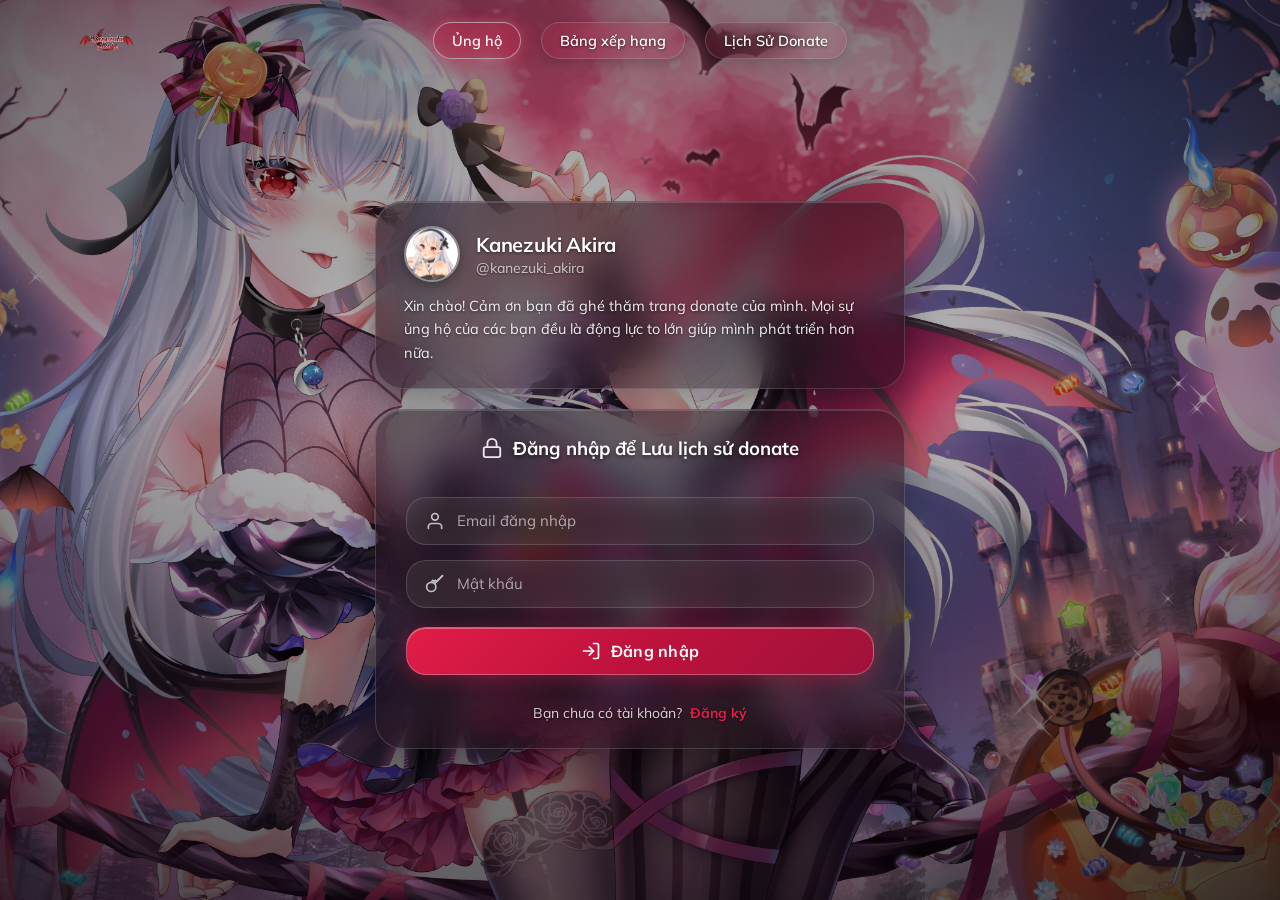
==== index.html @ 430c7009 "base" ====
<!DOCTYPE html>
<html lang="vi">
<head>
    <meta charset="UTF-8">
    <meta name="viewport" content="width=device-width, initial-scale=1.0">
    <title>Donate - Tani Kami</title>
    <link rel="icon" type="image/x-icon" href="./assets/img/logo_tani.png">
    <link rel="stylesheet" href="./main.css">
</head>
<body>
    <header>
        <div id="header">
            <div class="logo">
                <img src="./assets/img/akira copy.png" alt="logo" width="20" height="20">
            </div>
            <button id="mobileMenuBtn" class="mobile-menu-btn" aria-label="Toggle navigation menu" aria-expanded="false">
                <span class="menu-icon">
                    <span class="bar"></span>
                    <span class="bar"></span>
                    <span class="bar"></span>
                </span>
                <span class="menu-text">Menu</span>
            </button>

            <nav id="mainNav">
                <a href="#home" id="navHomeLink" class="nav-tab-link active">Ủng hộ</a>
                <a href="#leaderboard" id="navLeaderboardLink" class="nav-tab-link">Bảng xếp hạng</a>
                <a href="#history" id="navHistoryLink" class="nav-tab-link">Lịch Sử Donate</a>
                <div id="btn-bento-logout" class="nav-logout-btn" style="display: none;">
                    Đăng Xuất
                </div>
            </nav>
        </div>
    </header>
    <main>
        <div class="donate-page">
            <div class="home">
                <div class="overlay"></div>
                <div class="move">
                    <img src="./assets/img/backgroutdiscomhalloween.jpg" class="background-video donate-bg-video" alt="Background Akira Halloween">
                </div>
            </div>
            <section class="donate-card">
                <div class="ui-item">
                    <img src="./assets/img/artbaner1.jpg" alt="Avatar" class="first firstimg">
                    <div class="info donate-profile-info">
                        <span class="donate-profile-name">Kanezuki Akira</span>
                        <span class="description donate-profile-handle">@kanezuki_akira</span>
                    </div>
                </div>
                <p class="donate-greeting">Xin chào! Cảm ơn bạn đã ghé thăm trang donate của mình. Mọi sự ủng hộ của các bạn đều là động lực to lớn giúp mình phát triển hơn nữa.</p>
            </section>

            <div id="donateSection" class="donate-section">
                <form id="donateForm">
                    <div class="donate-form-title">
                        <svg viewBox="0 0 24 24" fill="none" stroke="currentColor" stroke-width="2" stroke-linecap="round" stroke-linejoin="round" width="22" height="22">
                            <path d="M18 8h1a4 4 0 0 1 0 8h-1"/>
                            <path d="M2 8h16v9a4 4 0 0 1-4 4H6a4 4 0 0 1-4-4V8z"/>
                            <line x1="6" y1="1" x2="6" y2="4"/>
                            <line x1="10" y1="1" x2="10" y2="4"/>
                            <line x1="14" y1="1" x2="14" y2="4"/>
                        </svg>
                        <span>Gửi ủng hộ (Donate)</span>
                    </div>
                    <div id="statusMsg" class="donate-status-msg"></div>
                    <div class="input-box">
                        <svg viewBox="0 0 24 24" fill="none" stroke="currentColor" stroke-width="2" stroke-linecap="round" stroke-linejoin="round" width="18" height="18">
                            <rect x="2" y="5" width="20" height="14" rx="2"/>
                            <line x1="2" y1="10" x2="22" y2="10"/>
                        </svg>
                        <input type="number" id="amount" placeholder="Nhập số tiền ủng hộ (tối thiểu 5k)" min="5" required>
                    </div>
                    <div class="resizeable">
                        <svg viewBox="0 0 24 24" fill="none" stroke="currentColor" stroke-width="2" stroke-linecap="round" stroke-linejoin="round" width="18" height="18">
                            <path d="M21 15a2 2 0 0 1-2 2H7l-4 4V5a2 2 0 0 1 2-2h14a2 2 0 0 1 2 2z"/>
                        </svg>
                        <textarea id="message" placeholder="Lời nhắn gửi đến Aki..." rows="3"></textarea>
                    </div>
                    <button type="submit" class="donate-btn-submit">
                        <svg viewBox="0 0 24 24" fill="none" stroke="currentColor" stroke-width="2" stroke-linecap="round" stroke-linejoin="round" width="18" height="18">
                            <line x1="22" y1="2" x2="11" y2="13"/>
                            <polygon points="22 2 15 22 11 13 2 9 22 2"/>
                        </svg>
                        <span>Tiến hành Donate</span>
                    </button>
                </form>
            </div>

            <div id="loginSection" class="donate-section">
                <form id="customLoginForm">
                    <div class="donate-form-title">
                        <svg viewBox="0 0 24 24" fill="none" stroke="currentColor" stroke-width="2" stroke-linecap="round" stroke-linejoin="round" width="22" height="22">
                            <rect x="3" y="11" width="18" height="11" rx="2" ry="2"/>
                            <path d="M7 11V7a5 5 0 0 1 10 0v4"/>
                        </svg>
                        <span>Đăng nhập để Lưu lịch sử donate</span>
                    </div>
                    <div id="loginError" class="donate-error-msg"></div>
                    <div class="input-box">
                        <svg viewBox="0 0 24 24" fill="none" stroke="currentColor" stroke-width="2" stroke-linecap="round" stroke-linejoin="round" width="18" height="18">
                            <path d="M20 21v-2a4 4 0 0 0-4-4H8a4 4 0 0 0-4 4v2"/>
                            <circle cx="12" cy="7" r="4"/>
                        </svg>
                        <input type="email" id="loginUsername" placeholder="Email đăng nhập" autocomplete="email" spellcheck="false" required>
                    </div>
                    <div class="input-box">
                        <svg viewBox="0 0 24 24" fill="none" stroke="currentColor" stroke-width="2" stroke-linecap="round" stroke-linejoin="round" width="18" height="18">
                            <path d="M21 2l-2 2m-1.5 1.5L14 9l-1.5-1.5L11 9l-1.5-1.5L8 9"/>
                            <circle cx="7.5" cy="15.5" r="5.5"/>
                            <path d="m11.5 11.5 9-9"/>
                        </svg>
                        <input type="password" id="loginPassword" placeholder="Mật khẩu" autocomplete="current-password" spellcheck="false" required>
                    </div>
                    <button type="submit" id="btnDoLogin" class="donate-btn-submit">
                        <svg viewBox="0 0 24 24" fill="none" stroke="currentColor" stroke-width="2" stroke-linecap="round" stroke-linejoin="round" width="18" height="18">
                            <path d="M15 3h4a2 2 0 0 1 2 2v14a2 2 0 0 1-2 2h-4"/>
                            <polyline points="10 17 15 12 10 7"/>
                            <line x1="15" y1="12" x2="3" y2="12"/>
                        </svg>
                        <span>Đăng nhập</span>
                    </button>
                    <div class="donate-auth-switch">
                        <span>Bạn chưa có tài khoản?</span> <a href="#" id="showRegisterLink" class="donate-auth-link">Đăng ký</a>
                    </div>
                </form>
            </div>

            <div id="registerSection" class="donate-section">
                <form id="customRegisterForm">
                    <div class="donate-form-title">
                        <svg viewBox="0 0 24 24" fill="none" stroke="currentColor" stroke-width="2" stroke-linecap="round" stroke-linejoin="round" width="22" height="22">
                            <path d="M16 21v-2a4 4 0 0 0-4-4H5a4 4 0 0 0-4 4v2"/>
                            <circle cx="8.5" cy="7" r="4"/>
                            <line x1="20" y1="8" x2="20" y2="14"/>
                            <line x1="23" y1="11" x2="17" y2="11"/>
                        </svg>
                        <span>Tạo tài khoản mới</span>
                    </div>
                    <div id="registerError" class="donate-error-msg"></div>
                    <div class="input-box">
                        <svg viewBox="0 0 24 24" fill="none" stroke="currentColor" stroke-width="2" stroke-linecap="round" stroke-linejoin="round" width="18" height="18">
                            <path d="M20 21v-2a4 4 0 0 0-4-4H8a4 4 0 0 0-4 4v2"/>
                            <circle cx="12" cy="7" r="4"/>
                        </svg>
                        <input type="text" id="regUsername" placeholder="Tên hiển thị (Họ và tên)" autocomplete="name" spellcheck="false" required>
                    </div>
                    <div class="input-box">
                        <svg viewBox="0 0 24 24" fill="none" stroke="currentColor" stroke-width="2" stroke-linecap="round" stroke-linejoin="round" width="18" height="18">
                            <path d="M4 4h16c1.1 0 2 .9 2 2v12c0 1.1-.9 2-2 2H4c-1.1 0-2-.9-2-2V6c0-1.1.9-2 2-2z"/>
                            <polyline points="22,6 12,13 2,6"/>
                        </svg>
                        <input type="email" id="regEmail" placeholder="Email đăng nhập" autocomplete="email" spellcheck="false" required>
                    </div>
                    <div class="input-box">
                        <svg viewBox="0 0 24 24" fill="none" stroke="currentColor" stroke-width="2" stroke-linecap="round" stroke-linejoin="round" width="18" height="18">
                            <path d="M21 2l-2 2m-1.5 1.5L14 9l-1.5-1.5L11 9l-1.5-1.5L8 9"/>
                            <circle cx="7.5" cy="15.5" r="5.5"/>
                            <path d="m11.5 11.5 9-9"/>
                        </svg>
                        <input type="password" id="regPassword" placeholder="Mật khẩu (tối thiểu 6 ký tự)" autocomplete="new-password" minlength="6" spellcheck="false" required>
                    </div>
                    <button type="submit" id="btnDoRegister" class="donate-btn-submit">
                        <svg viewBox="0 0 24 24" fill="none" stroke="currentColor" stroke-width="2" stroke-linecap="round" stroke-linejoin="round" width="18" height="18">
                            <path d="M22 11.08V12a10 10 0 1 1-5.93-9.14"/>
                            <polyline points="22 4 12 14.01 9 11.01"/>
                        </svg>
                        <span>Đăng ký ngay</span>
                    </button>
                    <div class="donate-auth-switch">
                        <span>Bạn đã có tài khoản?</span> <a href="#" id="showLoginLink" class="donate-auth-link">Đăng nhập</a>
                    </div>
                </form>
            </div>

            <div id="qrSection" class="donate-section">
                <section class="pad donate-qr-card">
                    <div class="donate-qr-title">
                        <svg viewBox="0 0 24 24" fill="none" stroke="currentColor" stroke-width="2" stroke-linecap="round" stroke-linejoin="round" width="22" height="22">
                            <rect x="3" y="3" width="7" height="7"/>
                            <rect x="14" y="3" width="7" height="7"/>
                            <rect x="14" y="14" width="7" height="7"/>
                            <rect x="3" y="14" width="7" height="7"/>
                        </svg>
                        <span>Quét mã QR để thanh toán</span>
                    </div>
                    <div class="donate-qr-box">
                        <img id="qrImage" src="" alt="Mã QR Thanh Toán" class="donate-qr-img">
                    </div>
                    <p class="donate-qr-info">
                        <span>Số tiền:</span> <strong id="qrAmountDisplay" class="donate-qr-amount">0 ₫</strong>
                    </p>
                    <button id="btnBackToDonate" class="btn-secondary donate-btn-back">
                        <svg viewBox="0 0 24 24" fill="none" stroke="currentColor" stroke-width="2" stroke-linecap="round" stroke-linejoin="round" width="16" height="16">
                            <polyline points="1 4 1 10 7 10"/>
                            <path d="M3.51 15a9 9 0 1 0 2.13-9.36L1 10"/>
                        </svg>
                        <span>Quay lại</span>
                    </button>
                </section>
            </div>

            <div id="leaderboardSection" class="donate-section" style="display: none;">
                <div class="donate-form-title">
                    <svg viewBox="0 0 24 24" fill="none" stroke="#f43f5e" stroke-width="2" stroke-linecap="round" stroke-linejoin="round" width="22" height="22">
                        <path d="M6 9H4.5a2.5 2.5 0 0 1 0-5H6"/>
                        <path d="M18 9h1.5a2.5 2.5 0 0 0 0-5H18"/>
                        <path d="M4 22h16"/>
                        <path d="M10 14.66V17c0 .55-.45 1-1 1H7c-.55 0-1-.45-1-1v-2.34"/>
                        <path d="M18 14.66V17c0 .55-.45 1-1 1h-2c-.55 0-1-.45-1-1v-2.34"/>
                        <path d="M6 2h12v7a6 6 0 0 1-12 0V2z"/>
                    </svg>
                    <span>Bảng Xếp Hạng Người Ủng Hộ</span>
                </div>

                <div class="lb-period-switch">
                    <button type="button" id="lbBtnAllTime" class="lb-period-btn active">Toàn thời gian</button>
                    <button type="button" id="lbBtnMonthly" class="lb-period-btn">Tháng này</button>
                </div>

                <div id="leaderboardList" class="lb-list-container">
                    <div class="lb-loading">Đang tải bảng xếp hạng...</div>
                </div>

                <div id="currentUserRankBox" class="current-user-rank-box"></div>
            </div>

            <div id="historySection" class="donate-section" style="display: none;">
                <div class="donate-form-title">
                    <svg viewBox="0 0 24 24" fill="none" stroke="#f43f5e" stroke-width="2" stroke-linecap="round" stroke-linejoin="round" width="22" height="22">
                        <circle cx="12" cy="12" r="10"/>
                        <polyline points="12 6 12 12 16 14"/>
                    </svg>
                    <span>Lịch Sử Donate Gần Nhất</span>
                </div>
                <p class="donate-section-subtitle">50 lần donate thành công mới nhất qua hệ thống</p>

                <div id="donationHistoryList" class="history-list-container">
                    <div class="history-loading">Đang tải lịch sử donate...</div>
                </div>
            </div>

        </div>
    </main>

    <script src="./assets/js/config.js?v=20260905_1"></script>
    <script src="./assets/js/core/storage.js?v=20260905_1"></script>
    <script src="./assets/js/core/api-client.js?v=20260907_2"></script>
    <script src="./assets/js/utils/formatters.js?v=20260905_1"></script>
    <script src="./assets/js/utils/parallax.js?v=20260905_1"></script>
    <script src="./assets/js/utils/confirm-modal.js?v=20260906_1"></script>
    <script src="./assets/js/services/user.service.js?v=20260905_1"></script>
    <script src="./assets/js/services/auth.service.js?v=20260905_1"></script>
    <script src="./assets/js/services/donate.service.js?v=20260905_1"></script>
    <script src="./assets/js/pages/home.js?v=20260905_1"></script>
</body>
</html>
---- main.css ----
@import url('https://fonts.googleapis.com/css2?family=Mulish:ital,wght@0,300;0,400;0,500;0,600;0,700;0,800;1,400&family=Outfit:wght@300;400;500;600;700;800&display=swap');

:root {
    color-scheme: dark;
    --white: #F3F4F5;
    --black: #19191E;
    --text-primary: #ffffff;
    --text-secondary: rgba(255, 255, 255, 0.72);
    --text-muted: rgba(255, 255, 255, 0.5);

    /* Red & Silver Theme Tokens */
    --accent-red: #e11d48;
    --accent-red-hover: #f43f5e;
    --accent-red-dark: #be123c;
    --accent-glow: rgba(225, 29, 72, 0.45);

    --silver: #cbd5e1;
    --silver-light: #f8fafc;
    --silver-dark: #94a3b8;
    --silver-glow: rgba(203, 213, 225, 0.35);

    --card-bg: rgba(26, 12, 20, 0.52);
    --card-bg-hover: rgba(38, 16, 28, 0.62);
    --card-border: 1px solid rgba(203, 213, 225, 0.18);
    --card-border-hover: 1px solid rgba(225, 29, 72, 0.45);
    --card-radius: 28px;
    --card-shadow: 0 16px 40px rgba(0, 0, 0, 0.38), inset 0 1px 0 rgba(203, 213, 225, 0.18);
    --glass-blur: blur(18px) saturate(1.25);

    --input-bg: rgba(255, 255, 255, 0.08);
    --input-bg-hover: rgba(255, 255, 255, 0.12);
    --input-bg-focus: rgba(225, 29, 72, 0.12);
    --input-border: 1px solid rgba(203, 213, 225, 0.18);
    --input-border-hover: 1px solid rgba(203, 213, 225, 0.35);
    --input-border-focus: 1px solid rgba(225, 29, 72, 0.6);
    --input-radius: 20px;
    --input-height: 48px;

    --font-family: 'Mulish', 'Outfit', -apple-system, BlinkMacSystemFont, 'Segoe UI', Roboto, sans-serif;
}

* {
    margin: 0;
    padding: 0;
    box-sizing: border-box;
}

html, body {
    color-scheme: dark;
    width: 100%;
    min-height: 100vh;
    font-family: var(--font-family);
    color: var(--text-primary);
    background-color: #0b0710;
    overflow-x: hidden;
    overflow-y: auto;
    -webkit-font-smoothing: antialiased;
    -moz-osx-font-smoothing: grayscale;
}

::-webkit-scrollbar {
    width: 6px;
}
::-webkit-scrollbar-track {
    background: transparent;
}
::-webkit-scrollbar-thumb {
    background: rgba(255, 255, 255, 0.15);
    border-radius: 9999px;
}
::-webkit-scrollbar-thumb:hover {
    background: rgba(255, 255, 255, 0.28);
}

a {
    text-decoration: none;
    color: inherit;
}

header {
    position: fixed;
    top: 0;
    left: 0;
    width: 100%;
    height: 80px;
    display: flex;
    align-items: center;
    justify-content: center;
    z-index: 100;
}

#header {
    width: 90%;
    max-width: 1200px;
    height: 100%;
    display: flex;
    justify-content: center;
    position: relative;
}

.logo img {
    position: absolute;
    height: 80px;
    width: 80px;
    overflow: hidden;
    object-fit: contain;
    top: 0px;
    left: 0px;
    image-rendering: -webkit-optimize-contrast;
    transform: translateZ(0);
}

nav {
    display: flex;
    align-items: center;
    gap: 20px;
}

nav > a {
    color: #ffffff;
    background-color: rgba(225, 29, 72, 0.12);
    text-shadow: 0 1px 3px rgba(0, 0, 0, 0.6);
    backdrop-filter: blur(12px);
    -webkit-backdrop-filter: blur(12px);
    border: 1px solid rgba(203, 213, 225, 0.22);
    border-radius: 9999px;
    box-shadow: 0 4px 15px rgba(0, 0, 0, 0.2);
    padding: 8px 18px;
    display: inline-flex;
    align-items: center;
    gap: 8px;
    font-size: 14.5px;
    font-weight: 600;
    cursor: pointer;
    transition: all 0.25s cubic-bezier(0.16, 1, 0.3, 1);
}

nav > a:hover {
    background-color: rgba(225, 29, 72, 0.24);
    box-shadow: 0 6px 20px rgba(225, 29, 72, 0.35), 0 0 12px rgba(203, 213, 225, 0.2);
    transform: translateY(-1px);
    border-color: rgba(203, 213, 225, 0.5);
}

.nav-logout-btn {
    position: absolute;
    right: 0;
    top: 50%;
    transform: translateY(-50%);

    color: #ffffff;
    background-color: rgba(225, 29, 72, 0.14);
    text-shadow: 0 1px 3px rgba(0, 0, 0, 0.6);
    backdrop-filter: blur(12px);
    -webkit-backdrop-filter: blur(12px);
    border: 1px solid rgba(203, 213, 225, 0.22);
    border-radius: 9999px;
    box-shadow: 0 4px 15px rgba(0, 0, 0, 0.2);
    padding: 8px 18px;
    display: inline-flex;
    align-items: center;
    font-size: 14.5px;
    font-weight: 600;
    cursor: pointer;
    transition: all 0.25s cubic-bezier(0.16, 1, 0.3, 1);
    user-select: none;
}

.nav-logout-btn:hover {
    background-color: rgba(225, 29, 72, 0.28);
    box-shadow: 0 6px 20px rgba(225, 29, 72, 0.4), 0 0 12px rgba(203, 213, 225, 0.3);
    transform: translateY(calc(-50% - 1px));
    border-color: rgba(203, 213, 225, 0.5);
}

.mobile-menu-btn {
    display: none;
}

.home {
    position: fixed;
    inset: 0;
    width: 100vw;
    height: 100vh;
    z-index: -2;
    overflow: hidden;
    pointer-events: none;
}

.home .overlay {
    position: absolute;
    inset: -20px;
    background: radial-gradient(circle at 50% 40%, rgba(0, 0, 0, 0.1) 0%, rgba(14, 8, 18, 0.42) 75%, rgba(8, 4, 12, 0.72) 100%),
                linear-gradient(180deg, rgba(0, 0, 0, 0.28) 0%, rgba(0, 0, 0, 0.05) 45%, rgba(0, 0, 0, 0.45) 100%);
    z-index: 1;
    will-change: transform;
}

.home .move {
    position: absolute;
    inset: 0;
    width: 100%;
    height: 100%;
    z-index: 0;
    overflow: hidden;
}

.donate-bg-video {
    object-fit: cover;
    object-position: center;
    width: 100%;
    height: 100%;
    display: block;
    transform: scale(1.08);
    will-change: transform;
}

main {
    width: 100%;
    min-height: 100vh;
    display: flex;
    align-items: center;
    justify-content: center;
    position: relative;
    z-index: 10;
    padding: 100px 20px 50px;
}

.donate-page {
    display: flex;
    flex-direction: column;
    align-items: center;
    justify-content: center;
    width: 100%;
    max-width: 530px;
    gap: 20px;
    margin: 0 auto;
}

.donate-card {
    width: 100%;
    background-color: var(--card-bg);
    background-image: url("./assets/noise.webp");
    backdrop-filter: var(--glass-blur);
    -webkit-backdrop-filter: var(--glass-blur);
    border: var(--card-border);
    border-radius: var(--card-radius);
    box-shadow: var(--card-shadow);
    padding: 24px 28px;
    display: flex;
    flex-direction: column;
    gap: 12px;
    color: var(--white);
    position: relative;
    transition: transform 0.25s ease, border-color 0.25s ease, box-shadow 0.25s ease;
}

.donate-card:hover {
    border: var(--card-border-hover);
    box-shadow: 0 20px 48px rgba(0, 0, 0, 0.42), inset 0 1px 0 rgba(255, 255, 255, 0.2);
}

.donate-card .ui-item {
    display: flex;
    align-items: center;
    gap: 16px;
}

.donate-card .firstimg {
    width: 56px;
    height: 56px;
    border-radius: 50%;
    object-fit: cover;
    border: 2px solid rgba(255, 255, 255, 0.35);
    box-shadow: 0 4px 14px rgba(0, 0, 0, 0.35);
    flex-shrink: 0;
}

.donate-profile-info {
    display: flex;
    flex-direction: column;
    gap: 2px;
}

.donate-profile-name {
    font-size: 20px;
    font-weight: 700;
    color: #ffffff;
    letter-spacing: -0.2px;
    text-shadow: 0 1px 3px rgba(0, 0, 0, 0.6);
}

.donate-profile-handle {
    font-size: 14px;
    font-weight: 500;
    color: rgba(255, 255, 255, 0.68);
    text-shadow: 0 1px 2px rgba(0, 0, 0, 0.5);
}

.donate-greeting {
    font-size: 14.5px;
    line-height: 1.6;
    color: rgba(255, 255, 255, 0.92);
    text-shadow: 0 1px 3px rgba(0, 0, 0, 0.5);
    font-weight: 400;
    margin: 0;
}

.donate-section {
    width: 100%;
    background-color: var(--card-bg);
    background-image: url("./assets/noise.webp");
    backdrop-filter: var(--glass-blur);
    -webkit-backdrop-filter: var(--glass-blur);
    border: var(--card-border);
    border-radius: var(--card-radius);
    box-shadow: var(--card-shadow);
    padding: 26px 30px;
    color: var(--white);
    position: relative;
    transition: transform 0.25s ease, border-color 0.25s ease, box-shadow 0.25s ease;
}

.donate-section:hover {
    border: var(--card-border-hover);
    box-shadow: 0 20px 48px rgba(0, 0, 0, 0.42), inset 0 1px 0 rgba(255, 255, 255, 0.2);
}

#donateSection {
    display: none;
}
#loginSection {
    display: block;
}
#registerSection {
    display: none;
}
#qrSection {
    display: none;
}

body.is-logged-in #donateSection,
#donateSection.active {
    display: block;
}
body.is-logged-in #loginSection,
#loginSection.hidden {
    display: none;
}
#registerSection.active {
    display: block;
}
#qrSection.active {
    display: block;
}

.donate-form-title {
    text-align: center;
    font-size: 18.5px;
    font-weight: 700;
    color: #ffffff;
    margin-bottom: 22px;
    display: flex;
    align-items: center;
    justify-content: center;
    gap: 10px;
    text-shadow: 0 2px 4px rgba(0, 0, 0, 0.6);
}

.donate-form-title icon,
.donate-form-title svg {
    width: 22px;
    height: 22px;
    opacity: 0.9;
    flex-shrink: 0;
}

.donate-section form {
    display: flex;
    flex-direction: column;
    gap: 15px;
    width: 100%;
}

.donate-status-msg {
    display: none;
    padding: 10px 16px;
    border-radius: 14px;
    font-size: 14px;
    text-align: center;
    margin-bottom: 4px;
    backdrop-filter: blur(8px);
}
.donate-status-msg:not(:empty),
.donate-status-msg.show {
    display: block;
    background: rgba(16, 185, 129, 0.2);
    color: #6ee7b7;
    border: 1px solid rgba(16, 185, 129, 0.4);
}

.donate-error-msg {
    display: none;
    padding: 10px 16px;
    border-radius: 14px;
    background: rgba(239, 68, 68, 0.2);
    color: #fca5a5;
    border: 1px solid rgba(239, 68, 68, 0.4);
    font-size: 14px;
    text-align: center;
    margin-bottom: 4px;
    backdrop-filter: blur(8px);
}
.donate-error-msg:not(:empty),
.donate-error-msg.show {
    display: block;
}

.input-box {
    position: relative;
    width: 100%;
    height: var(--input-height);
    display: flex;
    align-items: center;
    border-radius: var(--input-radius);
    background: var(--input-bg);
    border: var(--input-border);
    backdrop-filter: blur(10px);
    -webkit-backdrop-filter: blur(10px);
    transition: all 0.25s cubic-bezier(0.16, 1, 0.3, 1);
    color: var(--white);
    overflow: hidden;
}

.input-box:hover {
    background: var(--input-bg-hover);
    border: var(--input-border-hover);
}

.input-box:focus-within {
    background: var(--input-bg-focus);
    border: var(--input-border-focus);
    box-shadow: 0 0 18px rgba(255, 255, 255, 0.16);
}

.input-box icon,
.input-box svg {
    position: absolute;
    left: 18px;
    width: 20px;
    height: 20px;
    opacity: 0.75;
    transition: opacity 0.2s ease;
    flex-shrink: 0;
    pointer-events: none;
    z-index: 2;
}

.input-box:focus-within icon,
.input-box:focus-within svg {
    opacity: 1;
}

.input-box input {
    width: 100%;
    height: 100%;
    border: none;
    outline: none;
    background: transparent;
    color: #ffffff !important;
    -webkit-text-fill-color: #ffffff !important;
    font-size: 15px;
    font-family: inherit;
    padding-left: 50px;
    padding-right: 18px;
    border-radius: var(--input-radius);
    color-scheme: dark;
}

.input-box input::placeholder {
    color: rgba(255, 255, 255, 0.6);
    -webkit-text-fill-color: rgba(255, 255, 255, 0.6);
    font-size: 15px;
}

.input-box input:-webkit-autofill,
.input-box input:-webkit-autofill:hover,
.input-box input:-webkit-autofill:focus,
.input-box input:-webkit-autofill:active,
.resizeable textarea:-webkit-autofill,
.resizeable textarea:-webkit-autofill:hover,
.resizeable textarea:-webkit-autofill:focus,
.resizeable textarea:-webkit-autofill:active {
    -webkit-text-fill-color: #ffffff !important;
    color: #ffffff !important;
    caret-color: #ffffff !important;
    -webkit-box-shadow: 0 0 0 1000px rgba(255, 255, 255, 0.6) inset !important;
    box-shadow: 0 0 0 1000px rgba(255, 255, 255, 0) inset !important;
    transition: background-color 5000000s ease-in-out 0s, color 5000000s ease-in-out 0s !important;
    border-radius: var(--input-radius) !important;
    font-family: inherit !important;
    font-size: 15px !important;
}

.input-box:has(input:-webkit-autofill) {
    border-color: rgba(255, 255, 255, 0.35);
}

.resizeable {
    position: relative;
    width: 100%;
    min-height: 90px;
    display: flex;
    align-items: flex-start;
    border-radius: var(--input-radius);
    background: var(--input-bg);
    border: var(--input-border);
    backdrop-filter: blur(10px);
    -webkit-backdrop-filter: blur(10px);
    transition: all 0.25s cubic-bezier(0.16, 1, 0.3, 1);
    color: var(--white);
    overflow: hidden;
}

.resizeable:hover {
    background: var(--input-bg-hover);
    border: var(--input-border-hover);
}

.resizeable:focus-within {
    background: var(--input-bg-focus);
    border: var(--input-border-focus);
    box-shadow: 0 0 18px rgba(255, 255, 255, 0.16);
}

.resizeable icon,
.resizeable svg {
    position: absolute;
    top: 14px;
    left: 18px;
    width: 20px;
    height: 20px;
    opacity: 0.75;
    pointer-events: none;
    z-index: 2;
}

.resizeable:focus-within icon,
.resizeable:focus-within svg {
    opacity: 1;
}

.resizeable textarea {
    width: 100%;
    height: 100%;
    border: none;
    outline: none;
    background: transparent;
    color: #ffffff !important;
    -webkit-text-fill-color: #ffffff !important;
    font-size: 15px;
    font-family: inherit;
    resize: vertical;
    min-height: 90px;
    padding: 14px 18px 14px 50px;
    line-height: 1.5;
    border-radius: var(--input-radius);
    color-scheme: dark;
}

.resizeable textarea::placeholder {
    color: rgba(255, 255, 255, 0.6);
    -webkit-text-fill-color: rgba(255, 255, 255, 0.6);
    font-size: 15px;
}

.donate-btn-submit {
    width: 100%;
    height: var(--input-height);
    border-radius: var(--input-radius);
    display: flex;
    align-items: center;
    justify-content: center;
    gap: 10px;
    background: linear-gradient(135deg, #e11d48 0%, #be123c 50%, #9f1239 100%);
    border: 1px solid rgba(203, 213, 225, 0.35);
    backdrop-filter: blur(10px);
    -webkit-backdrop-filter: blur(10px);
    color: #ffffff;
    font-size: 16px;
    font-weight: 700;
    letter-spacing: 0.3px;
    font-family: inherit;
    cursor: pointer;
    box-shadow: 0 4px 18px rgba(225, 29, 72, 0.38), inset 0 1px 0 rgba(255, 255, 255, 0.3);
    transition: all 0.25s cubic-bezier(0.16, 1, 0.3, 1);
    margin-top: 4px;
}

.donate-btn-submit icon,
.donate-btn-submit svg {
    width: 20px;
    height: 20px;
    flex-shrink: 0;
}

.donate-btn-submit:hover {
    background: linear-gradient(135deg, #f43f5e 0%, #e11d48 50%, #be123c 100%);
    border-color: rgba(248, 250, 252, 0.6);
    transform: translateY(-1px);
    box-shadow: 0 8px 26px rgba(225, 29, 72, 0.55), 0 0 16px rgba(203, 213, 225, 0.35);
}

.donate-btn-submit:active {
    transform: scale(0.98);
}

.donate-btn-submit:disabled {
    opacity: 0.5;
    cursor: not-allowed;
    transform: none !important;
}

.donate-auth-switch {
    text-align: center;
    margin-top: 14px;
    font-size: 14px;
    color: rgba(255, 255, 255, 0.82);
    text-shadow: 0 1px 2px rgba(0, 0, 0, 0.5);
}

.donate-auth-link {
    color: var(--accent-red);
    font-weight: 700;
    text-decoration: none;
    margin-left: 4px;
    transition: all 0.2s ease;
}

.donate-auth-link:hover {
    color: var(--accent-red-hover);
    text-decoration: underline;
    text-shadow: 0 0 8px var(--accent-glow);
}

.donate-qr-card {
    display: flex;
    flex-direction: column;
    align-items: center;
    text-align: center;
    gap: 16px;
    padding: 10px 0;
}

.donate-qr-title {
    font-size: 18.5px;
    font-weight: 700;
    color: #ffffff;
    display: flex;
    align-items: center;
    justify-content: center;
    gap: 8px;
    text-shadow: 0 1px 3px rgba(0, 0, 0, 0.6);
}

.donate-qr-title svg {
    width: 22px;
    height: 22px;
    flex-shrink: 0;
}

.donate-qr-box {
    background: #ffffff;
    padding: 14px;
    border-radius: 20px;
    display: inline-block;
    box-shadow: 0 10px 32px rgba(0, 0, 0, 0.45);
}

.donate-qr-img {
    width: 220px;
    height: 220px;
    object-fit: contain;
    display: block;
    border-radius: 8px;
}

.donate-qr-info {
    font-size: 15px;
    color: rgba(255, 255, 255, 0.92);
    text-shadow: 0 1px 2px rgba(0, 0, 0, 0.5);
}

.donate-qr-amount {
    color: var(--accent-red-hover);
    font-weight: 800;
    font-size: 18px;
}

.donate-btn-back {
    background: rgba(255, 255, 255, 0.1);
    border: 1px solid rgba(255, 255, 255, 0.22);
    border-radius: var(--input-radius);
    padding: 10px 24px;
    color: #ffffff;
    font-size: 15px;
    font-weight: 600;
    font-family: inherit;
    cursor: pointer;
    display: inline-flex;
    align-items: center;
    gap: 8px;
    transition: all 0.2s ease;
    box-shadow: 0 4px 15px rgba(0, 0, 0, 0.2);
    margin-top: 4px;
}

.donate-btn-back:hover {
    background: rgba(255, 255, 255, 0.18);
    border-color: rgba(255, 255, 255, 0.35);
    transform: translateY(-1px);
}

.side-controls {
    position: fixed;
    right: 18px;
    top: 50%;
    transform: translateY(-50%);
    background: rgba(18, 12, 22, 0.55);
    backdrop-filter: blur(14px);
    -webkit-backdrop-filter: blur(14px);
    border: 1px solid rgba(255, 255, 255, 0.18);
    border-radius: 9999px;
    padding: 8px 6px;
    display: flex;
    flex-direction: column;
    gap: 12px;
    z-index: 90;
    box-shadow: 0 8px 24px rgba(0, 0, 0, 0.35);
}

.side-btn {
    background: transparent;
    border: none;
    color: var(--white);
    padding: 6px;
    border-radius: 50%;
    cursor: pointer;
    display: flex;
    align-items: center;
    justify-content: center;
    transition: all 0.2s ease;
    opacity: 0.8;
}

.side-btn:hover {
    opacity: 1;
    background: rgba(255, 255, 255, 0.15);
    transform: scale(1.1);
}

icon {
    width: 20px;
    height: 20px;
    display: inline-block;
    color: var(--white);
    background-color: currentColor;
    -webkit-mask-repeat: no-repeat;
    mask-repeat: no-repeat;
    -webkit-mask-position: center;
    mask-position: center;
    -webkit-mask-size: contain;
    mask-size: contain;
    vertical-align: middle;
    flex-shrink: 0;
}

icon.person {
    -webkit-mask-image: url("data:image/svg+xml,%3Csvg xmlns='http://www.w3.org/2000/svg' viewBox='0 0 24 24' fill='%23ffffff'%3E%3Cpath d='M12 12c2.21 0 4-1.79 4-4s-1.79-4-4-4-4 1.79-4 4 1.79 4 4 4zm0 2c-2.67 0-8 1.34-8 4v2h16v-2c0-2.66-5.33-4-8-4z'/%3E%3C/svg%3E");
    mask-image: url("data:image/svg+xml,%3Csvg xmlns='http://www.w3.org/2000/svg' viewBox='0 0 24 24' fill='%23ffffff'%3E%3Cpath d='M12 12c2.21 0 4-1.79 4-4s-1.79-4-4-4-4 1.79-4 4 1.79 4 4 4zm0 2c-2.67 0-8 1.34-8 4v2h16v-2c0-2.66-5.33-4-8-4z'/%3E%3C/svg%3E");
}

icon.password {
    -webkit-mask-image: url("data:image/svg+xml,%3Csvg xmlns='http://www.w3.org/2000/svg' viewBox='0 0 24 24' fill='%23ffffff'%3E%3Cpath d='M12.65 10C11.83 7.67 9.61 6 7 6c-3.31 0-6 2.69-6 6s2.69 6 6 6c2.61 0 4.83-1.67 5.65-4H17v4h4v-4h2v-4H12.65zM7 14c-1.1 0-2-.9-2-2s.9-2 2-2 2 .9 2 2-.9 2-2 2z'/%3E%3C/svg%3E");
    mask-image: url("data:image/svg+xml,%3Csvg xmlns='http://www.w3.org/2000/svg' viewBox='0 0 24 24' fill='%23ffffff'%3E%3Cpath d='M12.65 10C11.83 7.67 9.61 6 7 6c-3.31 0-6 2.69-6 6s2.69 6 6 6c2.61 0 4.83-1.67 5.65-4H17v4h4v-4h2v-4H12.65zM7 14c-1.1 0-2-.9-2-2s.9-2 2-2 2 .9 2 2-.9 2-2 2z'/%3E%3C/svg%3E");
}

icon.login {
    -webkit-mask-image: url("data:image/svg+xml,%3Csvg xmlns='http://www.w3.org/2000/svg' viewBox='0 0 24 24' fill='%23ffffff'%3E%3Cpath d='M11 7L9.6 8.4l2.6 2.6H2v2h10.2l-2.6 2.6L11 17l5-5-5-5zm9 12h-8v2h8c1.1 0 2-.9 2-2V5c0-1.1-.9-2-2-2h-8v2h8v14z'/%3E%3C/svg%3E");
    mask-image: url("data:image/svg+xml,%3Csvg xmlns='http://www.w3.org/2000/svg' viewBox='0 0 24 24' fill='%23ffffff'%3E%3Cpath d='M11 7L9.6 8.4l2.6 2.6H2v2h10.2l-2.6 2.6L11 17l5-5-5-5zm9 12h-8v2h8c1.1 0 2-.9 2-2V5c0-1.1-.9-2-2-2h-8v2h8v14z'/%3E%3C/svg%3E");
}

icon.lock {
    -webkit-mask-image: url("data:image/svg+xml,%3Csvg xmlns='http://www.w3.org/2000/svg' viewBox='0 0 24 24' fill='%23ffffff'%3E%3Cpath d='M18 8h-1V6c0-2.76-2.24-5-5-5S7 3.24 7 6v2H6c-1.1 0-2 .9-2 2v10c0 1.1.9 2 2 2h12c1.1 0 2-.9 2-2V10c0-1.1-.9-2-2-2zm-6 9c-1.1 0-2-.9-2-2s.9-2 2-2 2 .9 2 2-.9 2-2 2zm3.1-9H8.9V6c0-1.71 1.39-3.1 3.1-3.1 1.71 0 3.1 1.39 3.1 3.1v2z'/%3E%3C/svg%3E");
    mask-image: url("data:image/svg+xml,%3Csvg xmlns='http://www.w3.org/2000/svg' viewBox='0 0 24 24' fill='%23ffffff'%3E%3Cpath d='M18 8h-1V6c0-2.76-2.24-5-5-5S7 3.24 7 6v2H6c-1.1 0-2 .9-2 2v10c0 1.1.9 2 2 2h12c1.1 0 2-.9 2-2V10c0-1.1-.9-2-2-2zm-6 9c-1.1 0-2-.9-2-2s.9-2 2-2 2 .9 2 2-.9 2-2 2zm3.1-9H8.9V6c0-1.71 1.39-3.1 3.1-3.1 1.71 0 3.1 1.39 3.1 3.1v2z'/%3E%3C/svg%3E");
}

icon.coffee {
    -webkit-mask-image: url("data:image/svg+xml,%3Csvg xmlns='http://www.w3.org/2000/svg' viewBox='0 0 24 24' fill='%23ffffff'%3E%3Cpath d='M20 3H4v10c0 2.21 1.79 4 4 4h6c2.21 0 4-1.79 4-4v-3h2c1.11 0 2-.89 2-2V5c0-1.11-.89-2-2-2zm0 5h-2V5h2v3zM4 19h16v2H4z'/%3E%3C/svg%3E");
    mask-image: url("data:image/svg+xml,%3Csvg xmlns='http://www.w3.org/2000/svg' viewBox='0 0 24 24' fill='%23ffffff'%3E%3Cpath d='M20 3H4v10c0 2.21 1.79 4 4 4h6c2.21 0 4-1.79 4-4v-3h2c1.11 0 2-.89 2-2V5c0-1.11-.89-2-2-2zm0 5h-2V5h2v3zM4 19h16v2H4z'/%3E%3C/svg%3E");
}

icon.bank {
    -webkit-mask-image: url("data:image/svg+xml,%3Csvg xmlns='http://www.w3.org/2000/svg' viewBox='0 0 24 24' fill='%23ffffff'%3E%3Cpath d='M4 10v7h3v-7H4zm6 0v7h3v-7h-3zM2 22h19v-3H2v3zm14-12v7h3v-7h-3zm-4.5-9L2 6v2h19V6l-9.5-5z'/%3E%3C/svg%3E");
    mask-image: url("data:image/svg+xml,%3Csvg xmlns='http://www.w3.org/2000/svg' viewBox='0 0 24 24' fill='%23ffffff'%3E%3Cpath d='M4 10v7h3v-7H4zm6 0v7h3v-7h-3zM2 22h19v-3H2v3zm14-12v7h3v-7h-3zm-4.5-9L2 6v2h19V6l-9.5-5z'/%3E%3C/svg%3E");
}

icon.chat {
    -webkit-mask-image: url("data:image/svg+xml,%3Csvg xmlns='http://www.w3.org/2000/svg' viewBox='0 0 24 24' fill='%23ffffff'%3E%3Cpath d='M20 2H4c-1.1 0-1.99.9-1.99 2L2 22l4-4h14c1.1 0 2-.9 2-2V4c0-1.1-.9-2-2-2zM6 9h12v2H6V9zm8 5H6v-2h8v2zm4-6H6V6h12v2z'/%3E%3C/svg%3E");
    mask-image: url("data:image/svg+xml,%3Csvg xmlns='http://www.w3.org/2000/svg' viewBox='0 0 24 24' fill='%23ffffff'%3E%3Cpath d='M20 2H4c-1.1 0-1.99.9-1.99 2L2 22l4-4h14c1.1 0 2-.9 2-2V4c0-1.1-.9-2-2-2zM6 9h12v2H6V9zm8 5H6v-2h8v2zm4-6H6V6h12v2z'/%3E%3C/svg%3E");
}

icon.send {
    -webkit-mask-image: url("data:image/svg+xml,%3Csvg xmlns='http://www.w3.org/2000/svg' viewBox='0 0 24 24' fill='%23ffffff'%3E%3Cpath d='M2.01 21L23 12 2.01 3 2 10l15 2-15 2z'/%3E%3C/svg%3E");
    mask-image: url("data:image/svg+xml,%3Csvg xmlns='http://www.w3.org/2000/svg' viewBox='0 0 24 24' fill='%23ffffff'%3E%3Cpath d='M2.01 21L23 12 2.01 3 2 10l15 2-15 2z'/%3E%3C/svg%3E");
}

icon.mail {
    -webkit-mask-image: url("data:image/svg+xml,%3Csvg xmlns='http://www.w3.org/2000/svg' viewBox='0 0 24 24' fill='%23ffffff'%3E%3Cpath d='M20 4H4c-1.1 0-1.99.9-1.99 2L2 18c0 1.1.9 2 2 2h16c1.1 0 2-.9 2-2V6c0-1.1-.9-2-2-2zm0 4l-8 5-8-5V6l8 5 8-5v2z'/%3E%3C/svg%3E");
    mask-image: url("data:image/svg+xml,%3Csvg xmlns='http://www.w3.org/2000/svg' viewBox='0 0 24 24' fill='%23ffffff'%3E%3Cpath d='M20 4H4c-1.1 0-1.99.9-1.99 2L2 18c0 1.1.9 2 2 2h16c1.1 0 2-.9 2-2V6c0-1.1-.9-2-2-2zm0 4l-8 5-8-5V6l8 5 8-5v2z'/%3E%3C/svg%3E");
}

icon.person_add {
    -webkit-mask-image: url("data:image/svg+xml,%3Csvg xmlns='http://www.w3.org/2000/svg' viewBox='0 0 24 24' fill='%23ffffff'%3E%3Cpath d='M15 12c2.21 0 4-1.79 4-4s-1.79-4-4-4-4 1.79-4 4 1.79 4 4 4zm0 2c-2.67 0-8 1.34-8 4v2h16v-2c0-2.66-5.33-4-8-4zm-9-4V7H4v3H1v2h3v3h2v-3h3v-2H6z'/%3E%3C/svg%3E");
    mask-image: url("data:image/svg+xml,%3Csvg xmlns='http://www.w3.org/2000/svg' viewBox='0 0 24 24' fill='%23ffffff'%3E%3Cpath d='M15 12c2.21 0 4-1.79 4-4s-1.79-4-4-4-4 1.79-4 4 1.79 4 4 4zm0 2c-2.67 0-8 1.34-8 4v2h16v-2c0-2.66-5.33-4-8-4zm-9-4V7H4v3H1v2h3v3h2v-3h3v-2H6z'/%3E%3C/svg%3E");
}

icon.check_circle {
    -webkit-mask-image: url("data:image/svg+xml,%3Csvg xmlns='http://www.w3.org/2000/svg' viewBox='0 0 24 24' fill='%23ffffff'%3E%3Cpath d='M12 2C6.48 2 2 6.48 2 12s4.48 10 10 10 10-4.48 10-10S17.52 2 12 2zm-2 15l-5-5 1.41-1.41L10 14.17l7.59-7.59L19 8l-9 9z'/%3E%3C/svg%3E");
    mask-image: url("data:image/svg+xml,%3Csvg xmlns='http://www.w3.org/2000/svg' viewBox='0 0 24 24' fill='%23ffffff'%3E%3Cpath d='M12 2C6.48 2 2 6.48 2 12s4.48 10 10 10 10-4.48 10-10S17.52 2 12 2zm-2 15l-5-5 1.41-1.41L10 14.17l7.59-7.59L19 8l-9 9z'/%3E%3C/svg%3E");
}

icon.qr_code_scanner {
    -webkit-mask-image: url("data:image/svg+xml,%3Csvg xmlns='http://www.w3.org/2000/svg' viewBox='0 0 24 24' fill='%23ffffff'%3E%3Cpath d='M9.5 6.5v3h-3v-3h3M11 5H5v6h6V5zm-1.5 9.5v3h-3v-3h3M11 13H5v6h6v-6zm6.5-6.5v3h-3v-3h3M19 5h-6v6h6V5zm-6 8h1.5v1.5H13V13zm1.5 1.5H16V16h-1.5v-1.5zM16 13h1.5v1.5H16V13zm-3 3h1.5v1.5H13V16zm1.5 1.5H16V19h-1.5v-1.5zM16 16h1.5v1.5H16V16zm1.5-1.5H19V16h-1.5v-1.5zm0 3H19V19h-1.5v-1.5zM2 2h4v2H4v2H2V2zm18 0h4v4h-2V4h-2V2zM2 18h2v2h2v2H2v-4zm18 2h-2v2h4v-4h-2v2z'/%3E%3C/svg%3E");
    mask-image: url("data:image/svg+xml,%3Csvg xmlns='http://www.w3.org/2000/svg' viewBox='0 0 24 24' fill='%23ffffff'%3E%3Cpath d='M9.5 6.5v3h-3v-3h3M11 5H5v6h6V5zm-1.5 9.5v3h-3v-3h3M11 13H5v6h6v-6zm6.5-6.5v3h-3v-3h3M19 5h-6v6h6V5zm-6 8h1.5v1.5H13V13zm1.5 1.5H16V16h-1.5v-1.5zM16 13h1.5v1.5H16V13zm-3 3h1.5v1.5H13V16zm1.5 1.5H16V19h-1.5v-1.5zM16 16h1.5v1.5H16V16zm1.5-1.5H19V16h-1.5v-1.5zm0 3H19V19h-1.5v-1.5zM2 2h4v2H4v2H2V2zm18 0h4v4h-2V4h-2V2zM2 18h2v2h2v2H2v-4zm18 2h-2v2h4v-4h-2v2z'/%3E%3C/svg%3E");
}

icon.undo {
    -webkit-mask-image: url("data:image/svg+xml,%3Csvg xmlns='http://www.w3.org/2000/svg' viewBox='0 0 24 24' fill='%23ffffff'%3E%3Cpath d='M12.5 8c-2.65 0-5.05.99-6.9 2.6L2 7v9h9l-3.62-3.62c1.39-1.16 3.16-1.88 5.12-1.88 3.54 0 6.55 2.31 7.6 5.5l2.37-.78C21.08 11.03 17.15 8 12.5 8z'/%3E%3C/svg%3E");
    mask-image: url("data:image/svg+xml,%3Csvg xmlns='http://www.w3.org/2000/svg' viewBox='0 0 24 24' fill='%23ffffff'%3E%3Cpath d='M12.5 8c-2.65 0-5.05.99-6.9 2.6L2 7v9h9l-3.62-3.62c1.39-1.16 3.16-1.88 5.12-1.88 3.54 0 6.55 2.31 7.6 5.5l2.37-.78C21.08 11.03 17.15 8 12.5 8z'/%3E%3C/svg%3E");
}

icon.headphones {
    -webkit-mask-image: url("data:image/svg+xml,%3Csvg xmlns='http://www.w3.org/2000/svg' viewBox='0 0 24 24' fill='%23ffffff'%3E%3Cpath d='M12 3a9 9 0 0 0-9 9v7c0 1.1.9 2 2 2h4v-8H5v-1a7 7 0 0 1 14 0v1h-4v8h4c1.1 0 2-.9 2-2v-7a9 9 0 0 0-9-9z'/%3E%3C/svg%3E");
    mask-image: url("data:image/svg+xml,%3Csvg xmlns='http://www.w3.org/2000/svg' viewBox='0 0 24 24' fill='%23ffffff'%3E%3Cpath d='M12 3a9 9 0 0 0-9 9v7c0 1.1.9 2 2 2h4v-8H5v-1a7 7 0 0 1 14 0v1h-4v8h4c1.1 0 2-.9 2-2v-7a9 9 0 0 0-9-9z'/%3E%3C/svg%3E");
}

icon.burger {
    -webkit-mask-image: url("data:image/svg+xml,%3Csvg xmlns='http://www.w3.org/2000/svg' viewBox='0 0 24 24' fill='%23ffffff'%3E%3Cpath d='M3 18h18v-2H3v2zm0-5h18v-2H3v2zm0-7v2h18V6H3z'/%3E%3C/svg%3E");
    mask-image: url("data:image/svg+xml,%3Csvg xmlns='http://www.w3.org/2000/svg' viewBox='0 0 24 24' fill='%23ffffff'%3E%3Cpath d='M3 18h18v-2H3v2zm0-5h18v-2H3v2zm0-7v2h18V6H3z'/%3E%3C/svg%3E");
}

icon.autorenew {
    -webkit-mask-image: url("data:image/svg+xml,%3Csvg xmlns='http://www.w3.org/2000/svg' viewBox='0 0 24 24' fill='%23ffffff'%3E%3Cpath d='M12 6v3l4-4-4-4v3c-4.42 0-8 3.58-8 8 0 1.57.46 3.03 1.24 4.26L6.7 14.8c-.45-.83-.7-1.79-.7-2.8 0-3.31 2.69-6 6-6zm6.76 1.74L17.3 9.2c.44.84.7 1.79.7 2.8 0 3.31-2.69 6-6 6v-3l-4 4 4 4v-3c4.42 0 8-3.58 8-8 0-1.57-.46-3.03-1.24-4.26z'/%3E%3C/svg%3E");
    mask-image: url("data:image/svg+xml,%3Csvg xmlns='http://www.w3.org/2000/svg' viewBox='0 0 24 24' fill='%23ffffff'%3E%3Cpath d='M12 6v3l4-4-4-4v3c-4.42 0-8 3.58-8 8 0 1.57.46 3.03 1.24 4.26L6.7 14.8c-.45-.83-.7-1.79-.7-2.8 0-3.31 2.69-6 6-6zm6.76 1.74L17.3 9.2c.44.84.7 1.79.7 2.8 0 3.31-2.69 6-6 6v-3l-4 4 4 4v-3c4.42 0 8-3.58 8-8 0-1.57-.46-3.03-1.24-4.26z'/%3E%3C/svg%3E");
    animation: icon-spin 1s linear infinite;
}

@keyframes icon-spin {
    from { transform: rotate(0deg); }
    to { transform: rotate(360deg); }
}

.nav-user-badge {
    display: inline-flex;
    align-items: center;
    gap: 10px;
    background: rgba(255, 255, 255, 0.08);
    backdrop-filter: blur(12px);
    -webkit-backdrop-filter: blur(12px);
    border: 1px solid rgba(255, 255, 255, 0.18);
    border-radius: 9999px;
    padding: 5px 8px 5px 14px;
    box-shadow: 0 4px 15px rgba(0, 0, 0, 0.2);
}

.user-greeting {
    font-size: 13.5px;
    font-weight: 600;
    color: #ffffff;
    max-width: 140px;
    white-space: nowrap;
    overflow: hidden;
    text-overflow: ellipsis;
}

.nav-admin-btn {
    background: rgba(225, 29, 72, 0.18);
    border: 1px solid rgba(225, 29, 72, 0.45);
    color: #fda4af !important;
    padding: 4px 10px;
    border-radius: 9999px;
    font-size: 12px;
    font-weight: 700;
    cursor: pointer;
    transition: all 0.2s ease;
}

.nav-admin-btn:hover {
    background: rgba(225, 29, 72, 0.35);
    border-color: rgba(203, 213, 225, 0.5);
    color: #ffffff !important;
    transform: translateY(-1px);
    box-shadow: 0 0 12px rgba(225, 29, 72, 0.4);
}

.btn-logout {
    background: rgba(203, 213, 225, 0.12);
    border: 1px solid rgba(203, 213, 225, 0.25);
    color: var(--silver-light);
    padding: 5px 12px;
    border-radius: 9999px;
    font-size: 12.5px;
    font-weight: 600;
    font-family: inherit;
    cursor: pointer;
    display: inline-flex;
    align-items: center;
    gap: 6px;
    transition: all 0.2s ease;
}

.btn-logout icon {
    width: 14px;
    height: 14px;
}

.btn-logout:hover {
    background: rgba(225, 29, 72, 0.25);
    border-color: rgba(225, 29, 72, 0.45);
    color: #ffffff;
    transform: translateY(-1px);
}

@media (max-width: 768px) {
    header {
        height: 70px;
    }

    #header {
        width: 92%;
        justify-content: space-between;
        align-items: center;
    }

    .logo img {
        position: relative;
        height: 56px;
        width: 56px;
        top: auto;
        left: auto;
        transform: none;
    }

    .mobile-menu-btn {
        display: inline-flex;
        align-items: center;
        gap: 8px;
        position: relative;
        right: auto;
        top: auto;
        transform: none;
        padding: 8px 16px;
        color: #ffffff;
        background-color: rgba(225, 29, 72, 0.16);
        text-shadow: 0 1px 3px rgba(0, 0, 0, 0.6);
        backdrop-filter: blur(14px);
        -webkit-backdrop-filter: blur(14px);
        border: 1px solid rgba(203, 213, 225, 0.35);
        border-radius: 9999px;
        box-shadow: 0 4px 16px rgba(0, 0, 0, 0.25);
        font-size: 14px;
        font-weight: 700;
        font-family: inherit;
        cursor: pointer;
        z-index: 102;
        transition: all 0.25s cubic-bezier(0.16, 1, 0.3, 1);
    }

    .mobile-menu-btn:hover,
    .mobile-menu-btn.active {
        background-color: rgba(225, 29, 72, 0.3);
        box-shadow: 0 0 20px rgba(225, 29, 72, 0.45);
        border-color: rgba(203, 213, 225, 0.7);
    }

    .menu-icon {
        width: 16px;
        height: 12px;
        display: flex;
        flex-direction: column;
        justify-content: space-between;
        position: relative;
    }

    .menu-icon .bar {
        display: block;
        width: 100%;
        height: 2px;
        background-color: #f43f5e;
        border-radius: 2px;
        transition: transform 0.25s ease, opacity 0.25s ease;
    }

    .mobile-menu-btn.active .menu-icon .bar:nth-child(1) {
        transform: translateY(5px) rotate(45deg);
    }
    .mobile-menu-btn.active .menu-icon .bar:nth-child(2) {
        opacity: 0;
    }
    .mobile-menu-btn.active .menu-icon .bar:nth-child(3) {
        transform: translateY(-5px) rotate(-45deg);
    }

    .menu-text {
        line-height: 1;
        letter-spacing: 0.3px;
    }

    nav#mainNav {
        position: absolute;
        top: calc(100% + 10px);
        left: 0;
        right: 0;
        width: 100%;
        display: flex;
        flex-direction: column;
        align-items: stretch;
        gap: 10px;
        padding: 16px;
        background: rgba(20, 13, 28, 0.85);
        backdrop-filter: blur(24px) saturate(1.4);
        -webkit-backdrop-filter: blur(24px) saturate(1.4);
        border: 1px solid rgba(203, 213, 225, 0.2);
        border-radius: 20px;
        box-shadow: 0 20px 50px rgba(0, 0, 0, 0.65), 0 0 0 1px rgba(225, 29, 72, 0.25);
        opacity: 0;
        visibility: hidden;
        pointer-events: none;
        transform: translateY(-10px) scale(0.97);
        transition: all 0.28s cubic-bezier(0.16, 1, 0.3, 1);
        z-index: 101;
        box-sizing: border-box;
    }

    nav#mainNav.open {
        opacity: 1;
        visibility: visible;
        pointer-events: auto;
        transform: translateY(0) scale(1);
    }

    nav#mainNav > a {
        width: 100%;
        justify-content: center;
        padding: 12px 18px;
        font-size: 15px;
        border-radius: 14px;
        box-sizing: border-box;
    }

    nav#mainNav .nav-logout-btn {
        position: static;
        transform: none;
        width: 100%;
        justify-content: center;
        padding: 12px 18px;
        font-size: 15px;
        border-radius: 14px;
        box-sizing: border-box;
        margin-top: 4px;
        border-top: 1px solid rgba(203, 213, 225, 0.2);
        color: #fda4af;
        background-color: rgba(225, 29, 72, 0.16);
        border-color: rgba(225, 29, 72, 0.35);
    }

    nav#mainNav .nav-logout-btn:hover {
        background-color: rgba(225, 29, 72, 0.28);
        box-shadow: 0 0 16px rgba(225, 29, 72, 0.35);
        transform: none;
    }
}

@media (max-width: 540px) {
    header {
        height: 64px;
    }

    .logo img {
        height: 50px;
        width: 50px;
    }

    main {
        padding: 78px 14px 30px;
    }

    .donate-card,
    .donate-section {
        padding: 20px;
        border-radius: 22px;
    }

    .donate-profile-name {
        font-size: 18px;
    }

    .donate-form-title {
        font-size: 17px;
    }

    .input-box,
    .donate-btn-submit {
        height: 44px;
        font-size: 15px;
    }

    .side-controls {
        right: 8px;
    }
}

nav > a.active {
    background-color: rgba(225, 29, 72, 0.28);
    box-shadow: 0 0 20px rgba(225, 29, 72, 0.45), 0 0 10px rgba(203, 213, 225, 0.2);
    border-color: rgba(203, 213, 225, 0.6);
    color: #ffffff;
    text-shadow: 0 0 8px rgba(225, 29, 72, 0.5);
}

.donate-section-subtitle {
    text-align: center;
    font-size: 13.5px;
    color: rgba(255, 255, 255, 0.65);
    margin-top: -12px;
    margin-bottom: 20px;
}

.lb-period-switch {
    display: flex;
    justify-content: center;
    gap: 10px;
    margin-bottom: 20px;
}

.lb-period-btn {
    padding: 7px 20px;
    background: rgba(255, 255, 255, 0.08);
    border: 1px solid rgba(255, 255, 255, 0.16);
    border-radius: 9999px;
    color: var(--text-secondary);
    font-size: 13.5px;
    font-weight: 600;
    cursor: pointer;
    transition: all 0.2s cubic-bezier(0.16, 1, 0.3, 1);
}

.lb-period-btn:hover {
    background: rgba(255, 255, 255, 0.15);
    color: #ffffff;
}

.lb-period-btn.active {
    background: rgba(225, 29, 72, 0.22);
    border-color: #e11d48;
    color: #ffffff;
    box-shadow: 0 0 14px rgba(225, 29, 72, 0.35);
}

.lb-list-container {
    display: flex;
    flex-direction: column;
    gap: 10px;
    margin-bottom: 20px;
}

.lb-item {
    display: flex;
    align-items: center;
    justify-content: space-between;
    padding: 12px 18px;
    background: rgba(255, 255, 255, 0.05);
    border: 1px solid rgba(255, 255, 255, 0.1);
    border-radius: 18px;
    transition: all 0.25s cubic-bezier(0.16, 1, 0.3, 1);
}

.lb-item:hover {
    background: rgba(255, 255, 255, 0.09);
    border-color: rgba(255, 255, 255, 0.22);
    transform: translateY(-1px);
}

.lb-item.rank-1 {
    background: linear-gradient(135deg, rgba(225, 29, 72, 0.22), rgba(190, 18, 60, 0.1));
    border-color: rgba(225, 29, 72, 0.55);
    box-shadow: 0 4px 20px rgba(225, 29, 72, 0.25), inset 0 1px 0 rgba(248, 250, 252, 0.25);
}

.lb-item.rank-2 {
    background: linear-gradient(135deg, rgba(203, 213, 225, 0.18), rgba(148, 163, 184, 0.08));
    border-color: rgba(203, 213, 225, 0.45);
    box-shadow: 0 4px 18px rgba(203, 213, 225, 0.15), inset 0 1px 0 rgba(255, 255, 255, 0.2);
}

.lb-item.rank-3 {
    background: linear-gradient(135deg, rgba(148, 163, 184, 0.14), rgba(71, 85, 105, 0.08));
    border-color: rgba(148, 163, 184, 0.35);
}

.lb-rank-badge {
    width: 34px;
    height: 34px;
    display: flex;
    align-items: center;
    justify-content: center;
    border-radius: 10px;
    font-weight: 800;
    font-size: 14px;
    flex-shrink: 0;
}

.rank-1 .lb-rank-badge {
    background: linear-gradient(135deg, #f43f5e 0%, #e11d48 100%);
    color: #ffffff;
    border: 1px solid rgba(248, 250, 252, 0.4);
    box-shadow: 0 0 14px rgba(225, 29, 72, 0.6);
}

.rank-2 .lb-rank-badge {
    background: linear-gradient(135deg, #f8fafc 0%, #cbd5e1 100%);
    color: #0f172a;
    border: 1px solid rgba(255, 255, 255, 0.6);
    box-shadow: 0 0 12px rgba(203, 213, 225, 0.4);
}

.rank-3 .lb-rank-badge {
    background: linear-gradient(135deg, #94a3b8 0%, #64748b 100%);
    color: #ffffff;
    border: 1px solid rgba(203, 213, 225, 0.35);
}

.lb-rank-badge.rank-other {
    background: rgba(255, 255, 255, 0.1);
    color: rgba(255, 255, 255, 0.75);
}

.lb-user-info {
    display: flex;
    align-items: center;
    gap: 12px;
    flex: 1;
    margin-left: 12px;
    overflow: hidden;
}

.lb-avatar-circle {
    width: 32px;
    height: 32px;
    border-radius: 50%;
    background: rgba(225, 29, 72, 0.18);
    color: #fda4af;
    border: 1px solid rgba(203, 213, 225, 0.3);
    display: flex;
    align-items: center;
    justify-content: center;
    font-weight: 700;
    font-size: 13px;
    flex-shrink: 0;
}

.lb-user-name {
    font-weight: 700;
    font-size: 15px;
    color: #ffffff;
    white-space: nowrap;
    overflow: hidden;
    text-overflow: ellipsis;
}

.lb-amount {
    font-family: 'Outfit', monospace;
    font-weight: 700;
    font-size: 15.5px;
    color: #fda4af;
    text-shadow: 0 0 8px rgba(225, 29, 72, 0.4);
    flex-shrink: 0;
}

.current-user-rank-box {
    margin-top: 15px;
    padding: 14px 18px;
    background: rgba(225, 29, 72, 0.1);
    border: 1px dashed rgba(203, 213, 225, 0.45);
    border-radius: 18px;
    display: flex;
    align-items: center;
    justify-content: space-between;
    gap: 12px;
}

.current-user-rank-title {
    font-size: 11.5px;
    text-transform: uppercase;
    letter-spacing: 0.6px;
    color: var(--silver);
    margin-bottom: 2px;
}

.current-user-rank-name {
    font-size: 15px;
    font-weight: 700;
    color: #ffffff;
}

.current-user-rank-score {
    font-size: 13px;
    color: #fda4af;
    font-weight: 600;
}

.current-user-rank-pill {
    padding: 6px 14px;
    background: linear-gradient(135deg, #e11d48 0%, #be123c 100%);
    color: #ffffff;
    border: 1px solid rgba(203, 213, 225, 0.4);
    border-radius: 9999px;
    font-weight: 800;
    font-size: 13.5px;
    box-shadow: 0 0 12px rgba(225, 29, 72, 0.4);
    flex-shrink: 0;
}

.history-list-container {
    display: flex;
    flex-direction: column;
    gap: 10px;
    max-height: 420px;
    overflow-y: auto;
    padding-right: 4px;
}

.history-item {
    padding: 13px 16px;
    background: rgba(255, 255, 255, 0.05);
    border: 1px solid rgba(255, 255, 255, 0.1);
    border-radius: 16px;
    display: flex;
    flex-direction: column;
    gap: 6px;
    transition: all 0.2s ease;
}

.history-item:hover {
    background: rgba(255, 255, 255, 0.08);
    border-color: rgba(255, 255, 255, 0.2);
}

.history-item-header {
    display: flex;
    align-items: center;
    justify-content: space-between;
    gap: 10px;
}

.history-donor-name {
    font-weight: 700;
    font-size: 14.5px;
    color: #ffffff;
    display: flex;
    align-items: center;
    gap: 8px;
}

.history-amount {
    font-family: 'Outfit', monospace;
    font-weight: 700;
    font-size: 15px;
    color: #4ade80;
    text-shadow: 0 0 8px rgba(74, 222, 128, 0.35);
}

.history-message {
    font-size: 13px;
    color: rgba(255, 255, 255, 0.88);
    background: rgba(0, 0, 0, 0.28);
    padding: 8px 12px;
    border-radius: 10px;
    border-left: 3px solid #e11d48;
    word-break: break-word;
}

.history-time {
    font-size: 11.5px;
    color: rgba(255, 255, 255, 0.45);
    align-self: flex-end;
}

.lb-loading,
.history-loading,
.lb-empty,
.history-empty {
    text-align: center;
    padding: 24px 16px;
    color: rgba(255, 255, 255, 0.55);
    font-size: 14px;
}
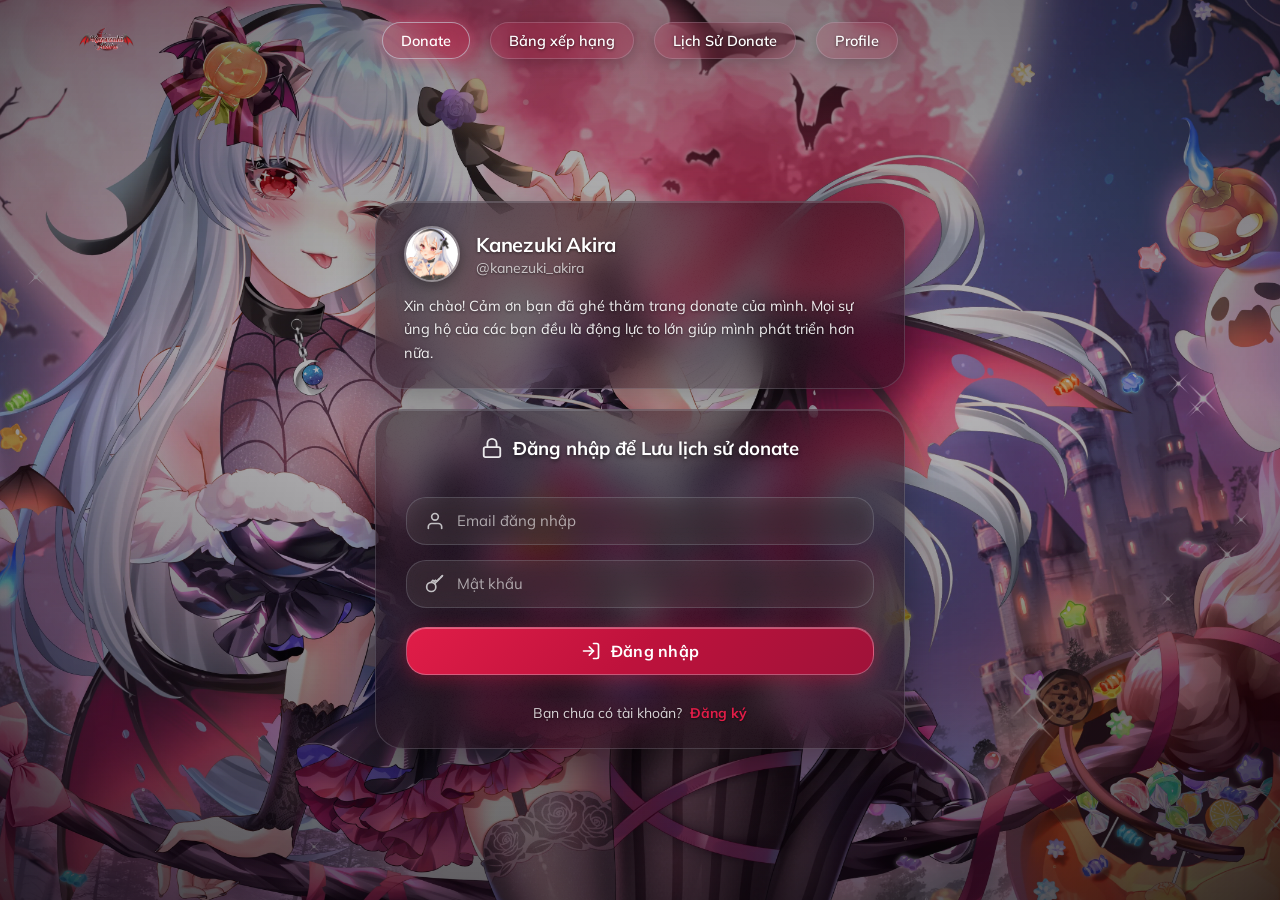
==== commit dc16aa74: "add link profile" ====
--- a/index.html
+++ b/index.html
@@ -3,8 +3,8 @@
 <head>
     <meta charset="UTF-8">
     <meta name="viewport" content="width=device-width, initial-scale=1.0">
-    <title>Donate - Tani Kami</title>
-    <link rel="icon" type="image/x-icon" href="./assets/img/logo_tani.png">
+    <title>Donate - Kanezuki Akira</title>
+    <link rel="icon" type="image/x-icon" href="./assets/img/akira copy.png">
     <link rel="stylesheet" href="./main.css">
 </head>
 <body>
@@ -23,9 +23,10 @@
             </button>
 
             <nav id="mainNav">
-                <a href="#home" id="navHomeLink" class="nav-tab-link active">Ủng hộ</a>
+                <a href="#home" id="navHomeLink" class="nav-tab-link active">Donate</a>
                 <a href="#leaderboard" id="navLeaderboardLink" class="nav-tab-link">Bảng xếp hạng</a>
                 <a href="#history" id="navHistoryLink" class="nav-tab-link">Lịch Sử Donate</a>
+                <a href="https://kanezukiakira.id.vn">Profile</a>
                 <div id="btn-bento-logout" class="nav-logout-btn" style="display: none;">
                     Đăng Xuất
                 </div>
@@ -75,7 +76,7 @@
                         <svg viewBox="0 0 24 24" fill="none" stroke="currentColor" stroke-width="2" stroke-linecap="round" stroke-linejoin="round" width="18" height="18">
                             <path d="M21 15a2 2 0 0 1-2 2H7l-4 4V5a2 2 0 0 1 2-2h14a2 2 0 0 1 2 2z"/>
                         </svg>
-                        <textarea id="message" placeholder="Lời nhắn gửi đến Aki..." rows="3"></textarea>
+                        <textarea id="message" placeholder="Lời nhắn gửi đến Akira..." rows="3"></textarea>
                     </div>
                     <button type="submit" class="donate-btn-submit">
                         <svg viewBox="0 0 24 24" fill="none" stroke="currentColor" stroke-width="2" stroke-linecap="round" stroke-linejoin="round" width="18" height="18">
@@ -196,6 +197,46 @@
                             <path d="M3.51 15a9 9 0 1 0 2.13-9.36L1 10"/>
                         </svg>
                         <span>Quay lại</span>
+                    </button>
+                </section>
+            </div>
+
+            <!-- MÀN HÌNH THÔNG BÁO DONATE THÀNH CÔNG -->
+            <div id="successSection" class="donate-section" style="display: none;">
+                <section class="pad donate-success-card">
+                    <div class="donate-success-icon-wrap">
+                        <div class="donate-success-icon-pulse"></div>
+                        <div class="donate-success-icon">
+                            <svg viewBox="0 0 24 24" fill="none" stroke="currentColor" stroke-width="2.5" stroke-linecap="round" stroke-linejoin="round" width="36" height="36">
+                                <path d="M22 11.08V12a10 10 0 1 1-5.93-9.14"/>
+                                <polyline points="22 4 12 14.01 9 11.01"/>
+                            </svg>
+                        </div>
+                    </div>
+                    <h3 class="donate-success-title">Donate Thành Công!</h3>
+                    <p class="donate-success-desc">Hệ thống đã nhận được tiền ủng hộ của bạn. Cảm ơn bạn đã luôn đồng hành cùng Streamer!</p>
+                    
+                    <div class="donate-success-receipt">
+                        <div class="receipt-row">
+                            <span class="receipt-label">Số tiền ủng hộ:</span>
+                            <span class="receipt-value receipt-amount" id="successAmountDisplay">0 ₫</span>
+                        </div>
+                        <div class="receipt-row">
+                            <span class="receipt-label">Mã giao dịch:</span>
+                            <span class="receipt-value receipt-code" id="successCodeDisplay">---</span>
+                        </div>
+                        <div class="receipt-row" id="successMessageRow" style="display: none;">
+                            <span class="receipt-label">Lời nhắn:</span>
+                            <span class="receipt-value receipt-msg" id="successMessageDisplay"></span>
+                        </div>
+                    </div>
+
+                    <button id="btnContinueDonate" class="btn-primary donate-btn-continue">
+                        <svg viewBox="0 0 24 24" fill="none" stroke="currentColor" stroke-width="2" stroke-linecap="round" stroke-linejoin="round" width="16" height="16">
+                            <line x1="12" y1="5" x2="12" y2="19"/>
+                            <line x1="5" y1="12" x2="19" y2="12"/>
+                        </svg>
+                        <span>Tiếp tục ủng hộ</span>
                     </button>
                 </section>
             </div>
@@ -243,15 +284,17 @@
         </div>
     </main>
 
-    <script src="./assets/js/config.js?v=20260905_1"></script>
+    <script src="https://js.pusher.com/8.2.0/pusher.min.js"></script>
+    <script src="./assets/js/config.js?v=20260907_3"></script>
     <script src="./assets/js/core/storage.js?v=20260905_1"></script>
-    <script src="./assets/js/core/api-client.js?v=20260907_2"></script>
+    <script src="./assets/js/core/api-client.js?v=20260907_3"></script>
     <script src="./assets/js/utils/formatters.js?v=20260905_1"></script>
+    <script src="./assets/js/utils/sound.js?v=20260907_3"></script>
     <script src="./assets/js/utils/parallax.js?v=20260905_1"></script>
     <script src="./assets/js/utils/confirm-modal.js?v=20260906_1"></script>
     <script src="./assets/js/services/user.service.js?v=20260905_1"></script>
     <script src="./assets/js/services/auth.service.js?v=20260905_1"></script>
-    <script src="./assets/js/services/donate.service.js?v=20260905_1"></script>
-    <script src="./assets/js/pages/home.js?v=20260905_1"></script>
+    <script src="./assets/js/services/donate.service.js?v=20260907_3"></script>
+    <script src="./assets/js/pages/home.js?v=20260907_3"></script>
 </body>
 </html>
--- a/main.css
+++ b/main.css
@@ -720,6 +720,166 @@
     background: rgba(255, 255, 255, 0.18);
     border-color: rgba(255, 255, 255, 0.35);
     transform: translateY(-1px);
+}
+
+/* ==========================================================
+   DONATE SUCCESS CARD & RECEIPT
+========================================================== */
+.donate-success-card {
+    display: flex;
+    flex-direction: column;
+    align-items: center;
+    text-align: center;
+    gap: 16px;
+    padding: 18px 8px;
+    animation: successEntrance 0.4s cubic-bezier(0.16, 1, 0.3, 1);
+}
+
+@keyframes successEntrance {
+    0% {
+        opacity: 0;
+        transform: scale(0.92) translateY(10px);
+    }
+    100% {
+        opacity: 1;
+        transform: scale(1) translateY(0);
+    }
+}
+
+.donate-success-icon-wrap {
+    position: relative;
+    width: 68px;
+    height: 68px;
+    display: flex;
+    align-items: center;
+    justify-content: center;
+    margin-bottom: 2px;
+}
+
+.donate-success-icon-pulse {
+    position: absolute;
+    inset: -6px;
+    border-radius: 50%;
+    background: radial-gradient(circle, rgba(16, 185, 129, 0.45) 0%, rgba(16, 185, 129, 0) 70%);
+    animation: successPulse 2s infinite ease-out;
+}
+
+@keyframes successPulse {
+    0% {
+        transform: scale(0.85);
+        opacity: 0.8;
+    }
+    50% {
+        transform: scale(1.15);
+        opacity: 0.3;
+    }
+    100% {
+        transform: scale(0.85);
+        opacity: 0.8;
+    }
+}
+
+.donate-success-icon {
+    position: relative;
+    width: 62px;
+    height: 62px;
+    background: linear-gradient(135deg, rgba(16, 185, 129, 0.25), rgba(5, 150, 105, 0.4));
+    border: 1.5px solid rgba(16, 185, 129, 0.6);
+    border-radius: 50%;
+    display: flex;
+    align-items: center;
+    justify-content: center;
+    color: #34d399;
+    box-shadow: 0 0 24px rgba(16, 185, 129, 0.45);
+}
+
+.donate-success-title {
+    font-size: 24px;
+    font-weight: 800;
+    color: #ffffff;
+    letter-spacing: -0.01em;
+    margin: 0;
+    text-shadow: 0 2px 8px rgba(0, 0, 0, 0.6);
+}
+
+.donate-success-desc {
+    font-size: 14.5px;
+    color: rgba(255, 255, 255, 0.82);
+    line-height: 1.5;
+    margin: 0;
+    max-width: 380px;
+    text-shadow: 0 1px 3px rgba(0, 0, 0, 0.6);
+}
+
+.donate-success-receipt {
+    width: 100%;
+    max-width: 390px;
+    background: rgba(18, 14, 28, 0.72);
+    border: 1px solid rgba(255, 255, 255, 0.14);
+    backdrop-filter: blur(12px);
+    border-radius: 16px;
+    padding: 16px 20px;
+    display: flex;
+    flex-direction: column;
+    gap: 12px;
+    box-shadow: 0 8px 30px rgba(0, 0, 0, 0.4);
+    margin-top: 4px;
+}
+
+.receipt-row {
+    display: flex;
+    align-items: center;
+    justify-content: space-between;
+    gap: 12px;
+    font-size: 14px;
+    padding-bottom: 8px;
+    border-bottom: 1px solid rgba(255, 255, 255, 0.07);
+}
+
+.receipt-row:last-child {
+    padding-bottom: 0;
+    border-bottom: none;
+}
+
+.receipt-label {
+    color: rgba(255, 255, 255, 0.65);
+    font-weight: 500;
+}
+
+.receipt-value {
+    color: #ffffff;
+    font-weight: 700;
+    text-align: right;
+    word-break: break-word;
+}
+
+.receipt-amount {
+    color: #34d399;
+    font-size: 18px;
+    font-weight: 800;
+}
+
+.receipt-code {
+    font-family: 'JetBrains Mono', monospace, inherit;
+    color: #fca5a5;
+    font-size: 13.5px;
+    background: rgba(244, 63, 94, 0.12);
+    padding: 2px 8px;
+    border-radius: 6px;
+    border: 1px solid rgba(244, 63, 94, 0.25);
+}
+
+.donate-btn-continue {
+    width: 100%;
+    max-width: 390px;
+    margin-top: 6px;
+    display: inline-flex;
+    align-items: center;
+    justify-content: center;
+    gap: 8px;
+    padding: 13px 24px;
+    font-size: 15.5px;
+    font-weight: 700;
 }
 
 .side-controls {
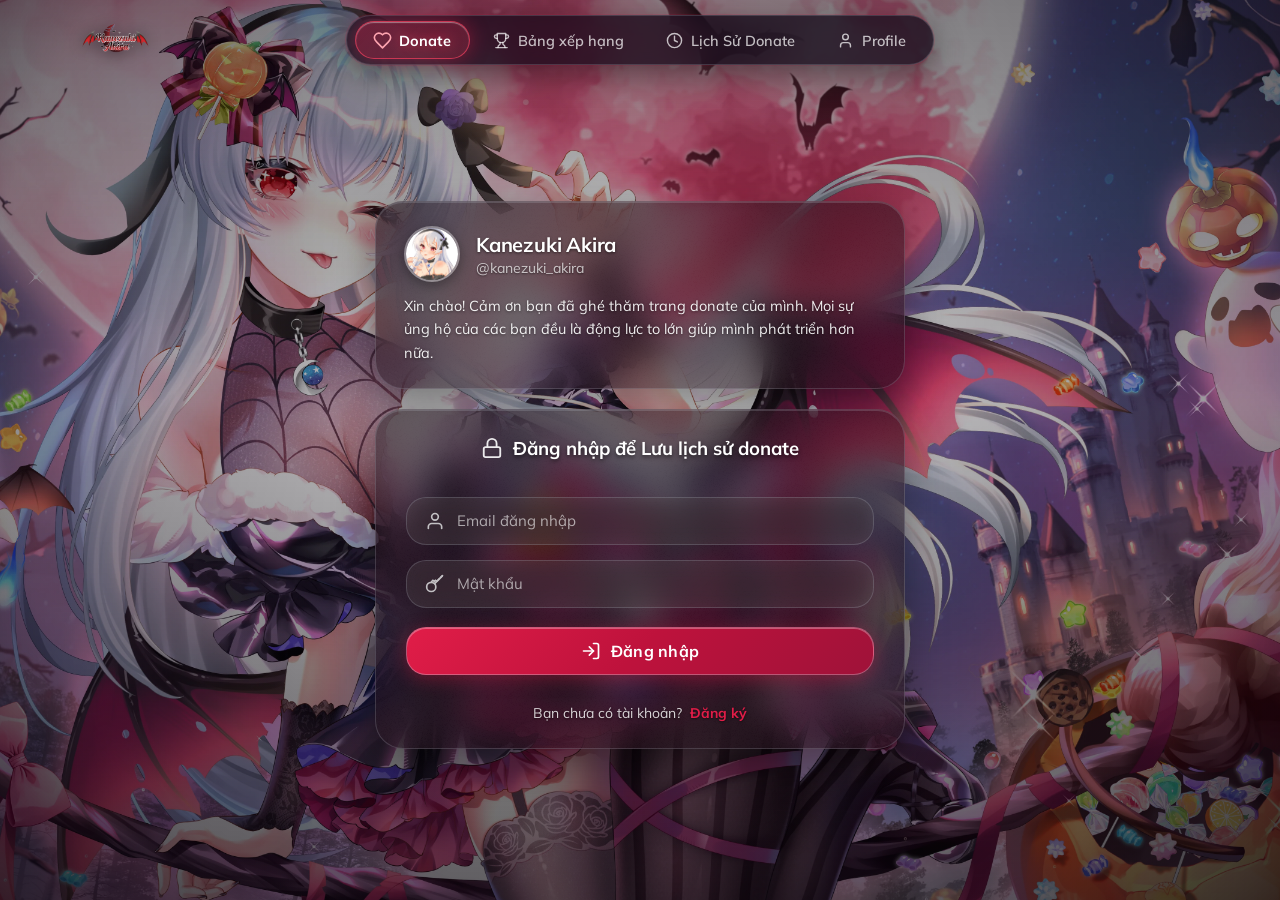
==== commit ecde38c7: "sửa nav" ====
--- a/index.html
+++ b/index.html
@@ -5,13 +5,13 @@
     <meta name="viewport" content="width=device-width, initial-scale=1.0">
     <title>Donate - Kanezuki Akira</title>
     <link rel="icon" type="image/x-icon" href="./assets/img/akira copy.png">
-    <link rel="stylesheet" href="./main.css">
+    <link rel="stylesheet" href="./main.css?v=20260914_logoxl">
 </head>
 <body>
     <header>
         <div id="header">
             <div class="logo">
-                <img src="./assets/img/akira copy.png" alt="logo" width="20" height="20">
+                <img src="./assets/img/akira copy.png" alt="Kanezuki Akira Logo">
             </div>
             <button id="mobileMenuBtn" class="mobile-menu-btn" aria-label="Toggle navigation menu" aria-expanded="false">
                 <span class="menu-icon">
@@ -22,13 +22,46 @@
                 <span class="menu-text">Menu</span>
             </button>
 
-            <nav id="mainNav">
-                <a href="#home" id="navHomeLink" class="nav-tab-link active">Donate</a>
-                <a href="#leaderboard" id="navLeaderboardLink" class="nav-tab-link">Bảng xếp hạng</a>
-                <a href="#history" id="navHistoryLink" class="nav-tab-link">Lịch Sử Donate</a>
-                <a href="https://kanezukiakira.id.vn">Profile</a>
+            <nav id="mainNav" class="magic-nav-container">
+                <div class="magic-indicator" id="magicDesktopIndicator"></div>
+                <a href="#home" id="navHomeLink" class="nav-tab-link active" data-tab="home">
+                    <svg class="nav-icon" viewBox="0 0 24 24" fill="none" stroke="currentColor" stroke-width="2" stroke-linecap="round" stroke-linejoin="round">
+                        <path d="M19 14c1.49-1.46 3-3.21 3-5.5A5.5 5.5 0 0 0 16.5 3c-1.76 0-3 .5-4.5 2-1.5-1.5-2.74-2-4.5-2A5.5 5.5 0 0 0 2 8.5c0 2.3 1.5 4.05 3 5.5l7 7Z"/>
+                    </svg>
+                    <span>Donate</span>
+                </a>
+                <a href="#leaderboard" id="navLeaderboardLink" class="nav-tab-link" data-tab="leaderboard">
+                    <svg class="nav-icon" viewBox="0 0 24 24" fill="none" stroke="currentColor" stroke-width="2" stroke-linecap="round" stroke-linejoin="round">
+                        <path d="M6 9H4.5a2.5 2.5 0 0 1 0-5H6"/>
+                        <path d="M18 9h1.5a2.5 2.5 0 0 0 0-5H18"/>
+                        <path d="M4 22h16"/>
+                        <path d="M10 14.66V17c0 .55-.47.98-.97 1.21C7.85 18.75 7 20.24 7 22"/>
+                        <path d="M14 14.66V17c0 .55.47.98.97 1.21C16.15 18.75 17 20.24 17 22"/>
+                        <path d="M18 2H6v7a6 6 0 0 0 12 0V2Z"/>
+                    </svg>
+                    <span>Bảng xếp hạng</span>
+                </a>
+                <a href="#history" id="navHistoryLink" class="nav-tab-link" data-tab="history">
+                    <svg class="nav-icon" viewBox="0 0 24 24" fill="none" stroke="currentColor" stroke-width="2" stroke-linecap="round" stroke-linejoin="round">
+                        <circle cx="12" cy="12" r="10"/>
+                        <polyline points="12 6 12 12 16 14"/>
+                    </svg>
+                    <span>Lịch Sử Donate</span>
+                </a>
+                <a href="https://kanezukiakira.id.vn" target="_blank" rel="noopener noreferrer" class="nav-tab-link nav-external-link" id="navProfileLink" data-tab="profile">
+                    <svg class="nav-icon" viewBox="0 0 24 24" fill="none" stroke="currentColor" stroke-width="2" stroke-linecap="round" stroke-linejoin="round">
+                        <path d="M19 21v-2a4 4 0 0 0-4-4H9a4 4 0 0 0-4 4v2"/>
+                        <circle cx="12" cy="7" r="4"/>
+                    </svg>
+                    <span>Profile</span>
+                </a>
                 <div id="btn-bento-logout" class="nav-logout-btn" style="display: none;">
-                    Đăng Xuất
+                    <svg class="nav-icon" viewBox="0 0 24 24" fill="none" stroke="currentColor" stroke-width="2" stroke-linecap="round" stroke-linejoin="round">
+                        <path d="M9 21H5a2 2 0 0 1-2-2V5a2 2 0 0 1 2-2h4"/>
+                        <polyline points="16 17 21 12 16 7"/>
+                        <line x1="21" y1="12" x2="9" y2="12"/>
+                    </svg>
+                    <span>Đăng Xuất</span>
                 </div>
             </nav>
         </div>
@@ -280,21 +313,91 @@
                     <div class="history-loading">Đang tải lịch sử donate...</div>
                 </div>
             </div>
-
         </div>
     </main>
+
+    <!-- Mobile Magic Navigation Menu (Curved Notch Dock) -->
+    <nav id="mobileMagicNav" class="mobile-magic-bar" aria-label="Mobile Navigation">
+        <div class="magic-dock">
+            <ul class="magic-dock-list">
+                <li class="magic-dock-item active" data-tab="home">
+                    <a href="#home" class="magic-dock-link">
+                        <span class="magic-dock-icon">
+                            <svg viewBox="0 0 24 24" fill="none" stroke="currentColor" stroke-width="2" stroke-linecap="round" stroke-linejoin="round">
+                                <path d="M19 14c1.49-1.46 3-3.21 3-5.5A5.5 5.5 0 0 0 16.5 3c-1.76 0-3 .5-4.5 2-1.5-1.5-2.74-2-4.5-2A5.5 5.5 0 0 0 2 8.5c0 2.3 1.5 4.05 3 5.5l7 7Z"/>
+                            </svg>
+                        </span>
+                        <span class="magic-dock-title">Donate</span>
+                    </a>
+                </li>
+                <li class="magic-dock-item" data-tab="leaderboard">
+                    <a href="#leaderboard" class="magic-dock-link">
+                        <span class="magic-dock-icon">
+                            <svg viewBox="0 0 24 24" fill="none" stroke="currentColor" stroke-width="2" stroke-linecap="round" stroke-linejoin="round">
+                                <path d="M6 9H4.5a2.5 2.5 0 0 1 0-5H6"/>
+                                <path d="M18 9h1.5a2.5 2.5 0 0 0 0-5H18"/>
+                                <path d="M4 22h16"/>
+                                <path d="M10 14.66V17c0 .55-.47.98-.97 1.21C7.85 18.75 7 20.24 7 22"/>
+                                <path d="M14 14.66V17c0 .55.47.98.97 1.21C16.15 18.75 17 20.24 17 22"/>
+                                <path d="M18 2H6v7a6 6 0 0 0 12 0V2Z"/>
+                            </svg>
+                        </span>
+                        <span class="magic-dock-title">Xếp hạng</span>
+                    </a>
+                </li>
+                <li class="magic-dock-item" data-tab="history">
+                    <a href="#history" class="magic-dock-link">
+                        <span class="magic-dock-icon">
+                            <svg viewBox="0 0 24 24" fill="none" stroke="currentColor" stroke-width="2" stroke-linecap="round" stroke-linejoin="round">
+                                <circle cx="12" cy="12" r="10"/>
+                                <polyline points="12 6 12 12 16 14"/>
+                            </svg>
+                        </span>
+                        <span class="magic-dock-title">Lịch sử</span>
+                    </a>
+                </li>
+                <li class="magic-dock-item" data-tab="profile">
+                    <a href="https://kanezukiakira.id.vn" target="_blank" rel="noopener noreferrer" class="magic-dock-link">
+                        <span class="magic-dock-icon">
+                            <svg viewBox="0 0 24 24" fill="none" stroke="currentColor" stroke-width="2" stroke-linecap="round" stroke-linejoin="round">
+                                <path d="M19 21v-2a4 4 0 0 0-4-4H9a4 4 0 0 0-4 4v2"/>
+                                <circle cx="12" cy="7" r="4"/>
+                            </svg>
+                        </span>
+                        <span class="magic-dock-title">Profile</span>
+                    </a>
+                </li>
+                <li class="magic-dock-item" id="mobileDockAuthItem" data-tab="auth" style="display: none;">
+                    <a href="#auth" class="magic-dock-link" id="mobileDockAuthLink">
+                        <span class="magic-dock-icon" id="mobileDockAuthIcon">
+                            <svg viewBox="0 0 24 24" fill="none" stroke="currentColor" stroke-width="2" stroke-linecap="round" stroke-linejoin="round">
+                                <path d="M9 21H5a2 2 0 0 1-2-2V5a2 2 0 0 1 2-2h4"/>
+                                <polyline points="16 17 21 12 16 7"/>
+                                <line x1="21" y1="12" x2="9" y2="12"/>
+                            </svg>
+                        </span>
+                        <span class="magic-dock-title" id="mobileDockAuthTitle">Đăng xuất</span>
+                    </a>
+                </li>
+                <div class="magic-dock-indicator" id="mobileMagicIndicator">
+                    <div class="indicator-bubble"></div>
+                </div>
+            </ul>
+        </div>
+    </nav>
 
     <script src="https://js.pusher.com/8.2.0/pusher.min.js"></script>
     <script src="./assets/js/config.js?v=20260907_3"></script>
     <script src="./assets/js/core/storage.js?v=20260905_1"></script>
     <script src="./assets/js/core/api-client.js?v=20260907_3"></script>
-    <script src="./assets/js/utils/formatters.js?v=20260905_1"></script>
+    <script src="./assets/js/utils/formatters.js?v=20260912_2"></script>
     <script src="./assets/js/utils/sound.js?v=20260907_3"></script>
     <script src="./assets/js/utils/parallax.js?v=20260905_1"></script>
     <script src="./assets/js/utils/confirm-modal.js?v=20260906_1"></script>
     <script src="./assets/js/services/user.service.js?v=20260905_1"></script>
     <script src="./assets/js/services/auth.service.js?v=20260905_1"></script>
     <script src="./assets/js/services/donate.service.js?v=20260907_3"></script>
-    <script src="./assets/js/pages/home.js?v=20260907_3"></script>
+    <script src="./assets/js/services/tts.service.js?v=20260908_1"></script>
+    <script src="./assets/js/pages/home.js?v=20260914_magic"></script>
 </body>
 </html>
--- a/main.css
+++ b/main.css
@@ -80,10 +80,10 @@
 
 header {
     position: fixed;
-    top: 0;
+    top: 15px;
     left: 0;
     width: 100%;
-    height: 80px;
+    height: 50px;
     display: flex;
     align-items: center;
     justify-content: center;
@@ -101,77 +101,120 @@
 
 .logo img {
     position: absolute;
-    height: 80px;
-    width: 80px;
-    overflow: hidden;
+    height: 52px;
+    width: auto;
+    max-width: 140px;
     object-fit: contain;
-    top: 0px;
+    top: -2px;
     left: 0px;
     image-rendering: -webkit-optimize-contrast;
     transform: translateZ(0);
-}
-
-nav {
-    display: flex;
-    align-items: center;
-    gap: 20px;
-}
-
-nav > a {
-    color: #ffffff;
-    background-color: rgba(225, 29, 72, 0.12);
-    text-shadow: 0 1px 3px rgba(0, 0, 0, 0.6);
-    backdrop-filter: blur(12px);
-    -webkit-backdrop-filter: blur(12px);
-    border: 1px solid rgba(203, 213, 225, 0.22);
+    filter: drop-shadow(0 2px 8px rgba(0, 0, 0, 0.45));
+}
+
+/* ============================================================
+   MAGIC NAVIGATION MENU (DESKTOP)
+   ============================================================ */
+nav#mainNav {
+    position: relative;
+    display: inline-flex;
+    align-items: center;
+    gap: 4px;
+    padding: 5px 8px;
+    background: rgba(18, 10, 24, 0.75);
+    backdrop-filter: blur(20px) saturate(1.4);
+    -webkit-backdrop-filter: blur(20px) saturate(1.4);
+    border: 1px solid rgba(203, 213, 225, 0.18);
     border-radius: 9999px;
-    box-shadow: 0 4px 15px rgba(0, 0, 0, 0.2);
-    padding: 8px 18px;
+    box-shadow: 0 10px 30px rgba(0, 0, 0, 0.4), 0 0 0 1px rgba(225, 29, 72, 0.15);
+}
+
+.magic-indicator {
+    position: absolute;
+    top: 5px;
+    bottom: 5px;
+    left: 0;
+    width: 0;
+    border-radius: 9999px;
+    background: linear-gradient(135deg, rgba(225, 29, 72, 0.38) 0%, rgba(244, 63, 94, 0.22) 100%);
+    border: 1px solid rgba(244, 63, 94, 0.7);
+    box-shadow: 0 0 20px rgba(225, 29, 72, 0.45), inset 0 1px 1px rgba(255, 255, 255, 0.4);
+    pointer-events: none;
+    z-index: 1;
+    opacity: 0;
+    transform: translate3d(0, 0, 0);
+    transition: transform 0.38s cubic-bezier(0.34, 1.56, 0.64, 1), 
+                width 0.34s cubic-bezier(0.34, 1.56, 0.64, 1), 
+                opacity 0.25s ease;
+}
+
+nav#mainNav > a,
+nav#mainNav .nav-logout-btn {
+    position: relative;
+    z-index: 2;
     display: inline-flex;
     align-items: center;
     gap: 8px;
+    padding: 7px 18px;
+    border-radius: 9999px;
     font-size: 14.5px;
     font-weight: 600;
+    color: var(--text-secondary);
+    text-decoration: none;
+    background: transparent;
+    border: 1px solid transparent;
+    box-shadow: none;
+    backdrop-filter: none;
+    -webkit-backdrop-filter: none;
     cursor: pointer;
-    transition: all 0.25s cubic-bezier(0.16, 1, 0.3, 1);
-}
-
-nav > a:hover {
-    background-color: rgba(225, 29, 72, 0.24);
-    box-shadow: 0 6px 20px rgba(225, 29, 72, 0.35), 0 0 12px rgba(203, 213, 225, 0.2);
-    transform: translateY(-1px);
-    border-color: rgba(203, 213, 225, 0.5);
-}
-
-.nav-logout-btn {
-    position: absolute;
-    right: 0;
-    top: 50%;
-    transform: translateY(-50%);
-
-    color: #ffffff;
-    background-color: rgba(225, 29, 72, 0.14);
-    text-shadow: 0 1px 3px rgba(0, 0, 0, 0.6);
-    backdrop-filter: blur(12px);
-    -webkit-backdrop-filter: blur(12px);
-    border: 1px solid rgba(203, 213, 225, 0.22);
-    border-radius: 9999px;
-    box-shadow: 0 4px 15px rgba(0, 0, 0, 0.2);
-    padding: 8px 18px;
+    user-select: none;
+    transition: color 0.25s ease, transform 0.25s ease;
+}
+
+nav#mainNav > a:hover,
+nav#mainNav .nav-logout-btn:hover {
+    color: #ffffff;
+    background: transparent;
+    border-color: transparent;
+    box-shadow: none;
+    transform: none;
+}
+
+nav#mainNav > a.active {
+    color: #ffffff;
+    font-weight: 700;
+    text-shadow: 0 0 12px rgba(244, 63, 94, 0.7);
+}
+
+nav#mainNav > a .nav-icon,
+nav#mainNav .nav-logout-btn .nav-icon {
+    width: 17px;
+    height: 17px;
+    flex-shrink: 0;
+    transition: transform 0.3s cubic-bezier(0.34, 1.56, 0.64, 1), stroke 0.25s ease;
+}
+
+nav#mainNav > a.active .nav-icon {
+    transform: scale(1.15);
+    stroke: #fda4af;
+}
+
+nav#mainNav .nav-logout-btn {
+    display: none;
+    position: relative;
+    top: auto;
+    right: auto;
+    transform: none;
+    color: #fda4af;
+}
+
+body.is-logged-in nav#mainNav .nav-logout-btn {
     display: inline-flex;
-    align-items: center;
-    font-size: 14.5px;
-    font-weight: 600;
-    cursor: pointer;
-    transition: all 0.25s cubic-bezier(0.16, 1, 0.3, 1);
-    user-select: none;
-}
-
-.nav-logout-btn:hover {
-    background-color: rgba(225, 29, 72, 0.28);
-    box-shadow: 0 6px 20px rgba(225, 29, 72, 0.4), 0 0 12px rgba(203, 213, 225, 0.3);
-    transform: translateY(calc(-50% - 1px));
-    border-color: rgba(203, 213, 225, 0.5);
+}
+
+nav#mainNav .nav-logout-btn:hover {
+    color: #ffffff;
+    transform: none;
 }
 
 .mobile-menu-btn {
@@ -1093,168 +1136,258 @@
     transform: translateY(-1px);
 }
 
+.mobile-magic-bar {
+    display: none;
+}
+
 @media (max-width: 768px) {
     header {
-        height: 70px;
+        height: 66px;
+    }
+
+    header {
+        position: fixed;
+        top: 10px;
+        left: 0;
+        width: 100%;
+        height: 72px;
+        display: flex;
+        align-items: center;
+        justify-content: center;
+        z-index: 100;
+        pointer-events: none;
     }
 
     #header {
         width: 92%;
-        justify-content: space-between;
+        height: 100%;
+        justify-content: center;
         align-items: center;
+    }
+
+    .logo {
+        display: flex;
+        justify-content: center;
+        align-items: center;
+        pointer-events: auto;
     }
 
     .logo img {
         position: relative;
-        height: 56px;
-        width: 56px;
+        height: 68px;
+        width: auto;
+        max-width: 220px;
         top: auto;
         left: auto;
         transform: none;
+        object-fit: contain;
+        filter: drop-shadow(0 4px 14px rgba(0, 0, 0, 0.75)) drop-shadow(0 0 16px rgba(225, 29, 72, 0.3));
+        transition: transform 0.25s ease;
+    }
+
+    .logo img:active {
+        transform: scale(0.96);
     }
 
     .mobile-menu-btn {
-        display: inline-flex;
+        display: none !important;
+    }
+
+    nav#mainNav {
+        display: none !important;
+    }
+
+    main {
+        padding-bottom: 96px !important;
+    }
+
+    /* Mobile Magic Navigation Bar (Curved Notch Dock) */
+    .mobile-magic-bar {
+        display: flex;
+        justify-content: center;
         align-items: center;
-        gap: 8px;
-        position: relative;
-        right: auto;
-        top: auto;
-        transform: none;
-        padding: 8px 16px;
-        color: #ffffff;
-        background-color: rgba(225, 29, 72, 0.16);
-        text-shadow: 0 1px 3px rgba(0, 0, 0, 0.6);
-        backdrop-filter: blur(14px);
-        -webkit-backdrop-filter: blur(14px);
-        border: 1px solid rgba(203, 213, 225, 0.35);
-        border-radius: 9999px;
-        box-shadow: 0 4px 16px rgba(0, 0, 0, 0.25);
-        font-size: 14px;
-        font-weight: 700;
-        font-family: inherit;
-        cursor: pointer;
-        z-index: 102;
-        transition: all 0.25s cubic-bezier(0.16, 1, 0.3, 1);
-    }
-
-    .mobile-menu-btn:hover,
-    .mobile-menu-btn.active {
-        background-color: rgba(225, 29, 72, 0.3);
-        box-shadow: 0 0 20px rgba(225, 29, 72, 0.45);
-        border-color: rgba(203, 213, 225, 0.7);
-    }
-
-    .menu-icon {
-        width: 16px;
-        height: 12px;
-        display: flex;
-        flex-direction: column;
-        justify-content: space-between;
-        position: relative;
-    }
-
-    .menu-icon .bar {
-        display: block;
-        width: 100%;
-        height: 2px;
-        background-color: #f43f5e;
-        border-radius: 2px;
-        transition: transform 0.25s ease, opacity 0.25s ease;
-    }
-
-    .mobile-menu-btn.active .menu-icon .bar:nth-child(1) {
-        transform: translateY(5px) rotate(45deg);
-    }
-    .mobile-menu-btn.active .menu-icon .bar:nth-child(2) {
-        opacity: 0;
-    }
-    .mobile-menu-btn.active .menu-icon .bar:nth-child(3) {
-        transform: translateY(-5px) rotate(-45deg);
-    }
-
-    .menu-text {
-        line-height: 1;
-        letter-spacing: 0.3px;
-    }
-
-    nav#mainNav {
-        position: absolute;
-        top: calc(100% + 10px);
+        position: fixed;
+        bottom: 0;
         left: 0;
         right: 0;
         width: 100%;
+        padding: 0 12px 14px;
+        z-index: 999;
+        pointer-events: none;
+        transition: transform 0.35s cubic-bezier(0.16, 1, 0.3, 1), opacity 0.3s ease;
+    }
+
+    body.keyboard-open .mobile-magic-bar {
+        transform: translateY(130%);
+        opacity: 0;
+        pointer-events: none;
+    }
+
+    .magic-dock {
+        position: relative;
+        width: 100%;
+        max-width: 440px;
+        height: 72px;
+        background: rgba(18, 10, 24, 0.94);
+        backdrop-filter: blur(24px) saturate(1.5);
+        -webkit-backdrop-filter: blur(24px) saturate(1.5);
+        border-radius: 26px;
+        border: 1px solid rgba(203, 213, 225, 0.16);
+        box-shadow: 0 14px 35px rgba(0, 0, 0, 0.65), 0 0 0 1px rgba(225, 29, 72, 0.2);
+        pointer-events: auto;
+        display: flex;
+        align-items: center;
+        padding: 0;
+    }
+
+    .magic-dock-list {
+        display: flex;
+        width: 100%;
+        height: 100%;
+        position: relative;
+        margin: 0;
+        padding: 0;
+        list-style: none;
+    }
+
+    .magic-dock-item {
+        position: relative;
+        flex: 1 1 0;
+        min-width: 0;
+        height: 100%;
+        z-index: 2;
+        list-style: none;
+    }
+
+    .magic-dock-link {
+        position: relative;
         display: flex;
         flex-direction: column;
-        align-items: stretch;
-        gap: 10px;
-        padding: 16px;
-        background: rgba(20, 13, 28, 0.85);
-        backdrop-filter: blur(24px) saturate(1.4);
-        -webkit-backdrop-filter: blur(24px) saturate(1.4);
-        border: 1px solid rgba(203, 213, 225, 0.2);
-        border-radius: 20px;
-        box-shadow: 0 20px 50px rgba(0, 0, 0, 0.65), 0 0 0 1px rgba(225, 29, 72, 0.25);
+        justify-content: center;
+        align-items: center;
+        width: 100%;
+        height: 100%;
+        padding: 0;
+        text-align: center;
+        text-decoration: none;
+        cursor: pointer;
+        -webkit-tap-highlight-color: transparent;
+    }
+
+    .magic-dock-icon {
+        position: relative;
+        display: flex;
+        align-items: center;
+        justify-content: center;
+        width: 24px;
+        height: 24px;
+        color: var(--text-secondary);
+        transform: translateY(0);
+        transition: transform 0.38s cubic-bezier(0.34, 1.56, 0.64, 1), color 0.25s ease, filter 0.25s ease;
+    }
+
+    .magic-dock-icon svg {
+        width: 22px;
+        height: 22px;
+        transition: stroke 0.25s ease;
+    }
+
+    .magic-dock-title {
+        position: absolute;
+        bottom: 7px;
+        left: 0;
+        right: 0;
+        font-size: 11px;
+        font-weight: 700;
+        letter-spacing: 0.2px;
+        color: #fda4af;
         opacity: 0;
         visibility: hidden;
+        transform: translateY(6px);
+        transition: transform 0.3s cubic-bezier(0.34, 1.56, 0.64, 1), opacity 0.25s ease, visibility 0.25s ease;
         pointer-events: none;
-        transform: translateY(-10px) scale(0.97);
-        transition: all 0.28s cubic-bezier(0.16, 1, 0.3, 1);
-        z-index: 101;
-        box-sizing: border-box;
-    }
-
-    nav#mainNav.open {
+        white-space: nowrap;
+        text-shadow: 0 1px 4px rgba(0, 0, 0, 0.8);
+    }
+
+    /* Active Item State: Khi nhấn/active mới đưa cao lên 1 ít, lọt vào giữa vòng tròn */
+    .magic-dock-item.active .magic-dock-icon {
+        transform: translateY(-10px) scale(1.02);
+        color: #ffffff;
+        filter: drop-shadow(0 0 10px rgba(244, 63, 94, 0.85));
+    }
+
+    .magic-dock-item.active .magic-dock-icon svg {
+        stroke: #ffffff;
+    }
+
+    .magic-dock-item.active .magic-dock-title {
+        transform: translateY(0);
         opacity: 1;
         visibility: visible;
-        pointer-events: auto;
-        transform: translateY(0) scale(1);
-    }
-
-    nav#mainNav > a {
-        width: 100%;
+    }
+
+    /* Hiệu ứng đàn hồi khi chạm vào */
+    .magic-dock-item:active .magic-dock-icon {
+        transform: translateY(-10px) scale(0.92);
+    }
+
+    /* Nút Đăng xuất trên mobile dock */
+    .magic-dock-item#mobileDockAuthItem {
+        display: none;
+    }
+
+    body.is-logged-in .magic-dock-item#mobileDockAuthItem {
+        display: block;
+    }
+
+    /* Magic Indicator: Vòng tròn hốc giếng lõm lún sâu 3D đón lấy icon khi đưa cao lên */
+    .magic-dock-indicator {
+        position: absolute;
+        top: 5px;
+        left: 0;
+        width: 25%;
+        height: 42px;
+        display: flex;
         justify-content: center;
-        padding: 12px 18px;
-        font-size: 15px;
-        border-radius: 14px;
-        box-sizing: border-box;
-    }
-
-    nav#mainNav .nav-logout-btn {
-        position: static;
-        transform: none;
-        width: 100%;
+        align-items: center;
+        pointer-events: none;
+        z-index: 1;
+        transition: transform 0.42s cubic-bezier(0.34, 1.56, 0.64, 1), width 0.35s cubic-bezier(0.34, 1.56, 0.64, 1);
+    }
+
+    .indicator-bubble {
+        width: 42px;
+        height: 42px;
+        border-radius: 50%;
+        background: linear-gradient(180deg, rgba(16, 8, 18, 0.95) 0%, rgba(190, 18, 60, 0.4) 60%, rgba(225, 29, 72, 0.6) 100%);
+        border: 1.5px solid rgba(244, 63, 94, 0.55);
+        border-top: 1.5px solid rgba(0, 0, 0, 0.9);
+        box-shadow: 
+            inset 0 5px 12px rgba(0, 0, 0, 0.9),
+            inset 0 -3px 8px rgba(225, 29, 72, 0.5),
+            0 0 18px rgba(225, 29, 72, 0.4),
+            0 1px 1px rgba(255, 255, 255, 0.1);
+        display: flex;
+        align-items: center;
         justify-content: center;
-        padding: 12px 18px;
-        font-size: 15px;
-        border-radius: 14px;
-        box-sizing: border-box;
-        margin-top: 4px;
-        border-top: 1px solid rgba(203, 213, 225, 0.2);
-        color: #fda4af;
-        background-color: rgba(225, 29, 72, 0.16);
-        border-color: rgba(225, 29, 72, 0.35);
-    }
-
-    nav#mainNav .nav-logout-btn:hover {
-        background-color: rgba(225, 29, 72, 0.28);
-        box-shadow: 0 0 16px rgba(225, 29, 72, 0.35);
-        transform: none;
     }
 }
 
 @media (max-width: 540px) {
     header {
+        top: 8px;
+        height: 70px;
+    }
+
+    .logo img {
         height: 64px;
-    }
-
-    .logo img {
-        height: 50px;
-        width: 50px;
+        width: auto;
+        max-width: 210px;
     }
 
     main {
-        padding: 78px 14px 30px;
+        padding: 90px 14px 96px;
     }
 
     .donate-card,
@@ -1554,8 +1687,11 @@
 
 .history-time {
     font-size: 11.5px;
+    font-family: monospace;
+    font-variant-numeric: tabular-nums;
     color: rgba(255, 255, 255, 0.45);
     align-self: flex-end;
+    white-space: nowrap;
 }
 
 .lb-loading,
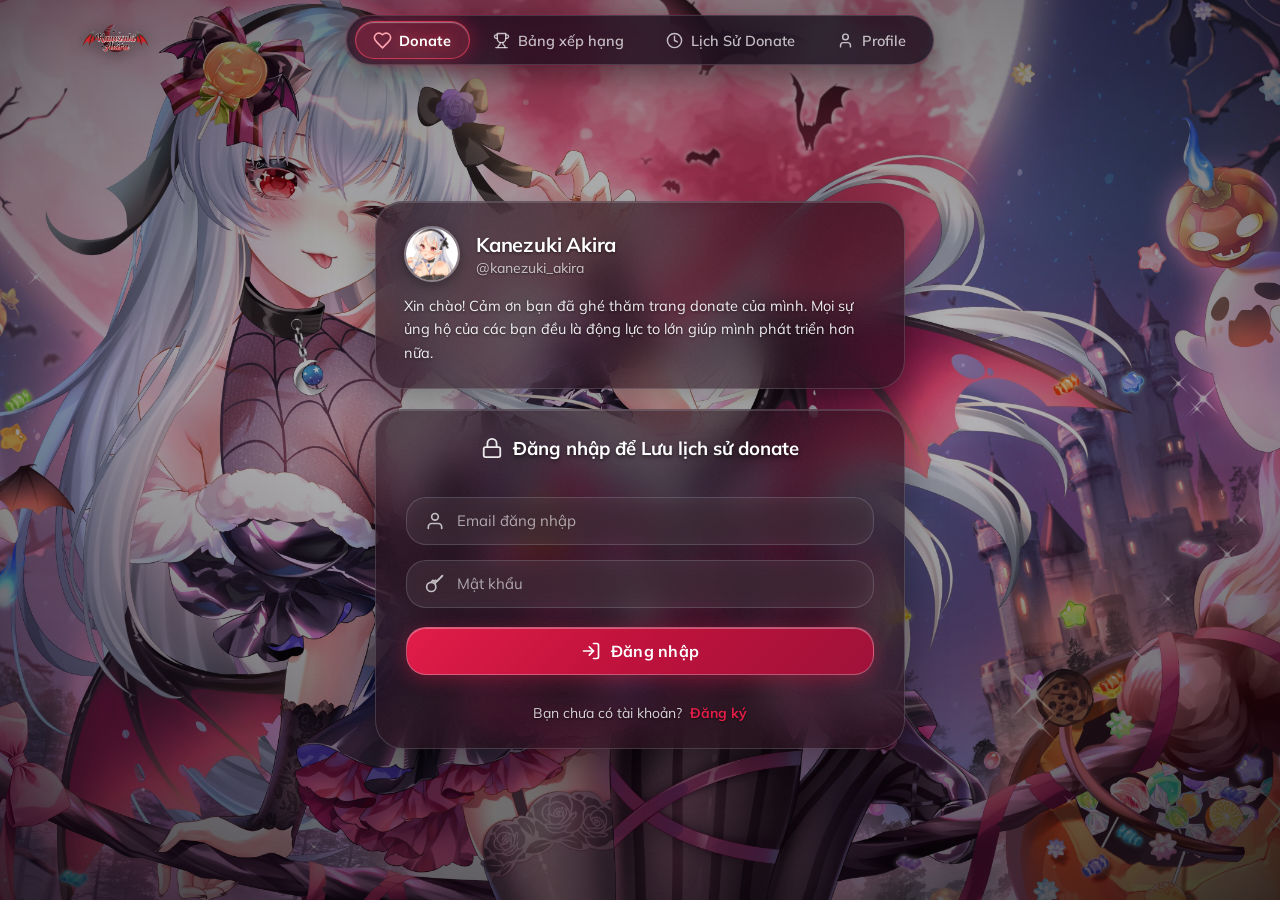
==== commit dea64186: "big update" ====
--- a/index.html
+++ b/index.html
@@ -5,7 +5,7 @@
     <meta name="viewport" content="width=device-width, initial-scale=1.0">
     <title>Donate - Kanezuki Akira</title>
     <link rel="icon" type="image/x-icon" href="./assets/img/akira copy.png">
-    <link rel="stylesheet" href="./main.css?v=20260914_logoxl">
+    <link rel="stylesheet" href="./main.css?v=20260919_rootvars">
 </head>
 <body>
     <header>
@@ -111,6 +111,143 @@
                         </svg>
                         <textarea id="message" placeholder="Lời nhắn gửi đến Akira..." rows="3"></textarea>
                     </div>
+
+                    <!-- GACHA WHEEL SELECTION SECTION -->
+                    <div id="gachaDonateSection" class="gacha-donate-container" style="display: none;">
+                        <div class="gacha-toggle-card">
+                            <div class="gacha-toggle-header">
+                                <div class="gacha-toggle-left">
+                                    <div class="gacha-toggle-icon" aria-hidden="true">
+                                        <svg class="gacha-wheel-svg" viewBox="0 0 24 24" fill="none" stroke="currentColor" stroke-width="1.8" stroke-linecap="round" stroke-linejoin="round" width="22" height="22">
+                                            <circle cx="12" cy="12" r="9.5"/>
+                                            <line x1="12" y1="2.5" x2="12" y2="21.5"/>
+                                            <line x1="2.5" y1="12" x2="21.5" y2="12"/>
+                                            <line x1="5.28" y1="5.28" x2="18.72" y2="18.72"/>
+                                            <line x1="5.28" y1="18.72" x2="18.72" y2="5.28"/>
+                                            <circle cx="12" cy="12" r="2.75" fill="currentColor"/>
+                                        </svg>
+                                    </div>
+                                    <div class="gacha-toggle-texts">
+                                        <div class="gacha-title-row">
+                                            <span class="gacha-toggle-title">Vòng Quay Gacha May Mắn</span>
+                                            <span class="gacha-live-pill">
+                                                <svg viewBox="0 0 24 24" fill="none" stroke="currentColor" stroke-width="2" stroke-linecap="round" stroke-linejoin="round" width="10" height="10">
+                                                    <circle cx="12" cy="12" r="4" fill="currentColor"/>
+                                                </svg>
+                                                <span>Stream</span>
+                                            </span>
+                                        </div>
+                                        <span class="gacha-toggle-desc">Quy đổi số tiền ủng hộ thành lượt quay trên Stream!</span>
+                                    </div>
+                                </div>
+                                <label class="gacha-switch" title="Bật/Tắt chế độ quay Gacha" aria-label="Bật/Tắt chế độ quay Gacha">
+                                    <input type="checkbox" id="gachaOptInToggle">
+                                    <span class="gacha-slider"></span>
+                                </label>
+                            </div>
+
+                            <div id="gachaDetailsCollapse" class="gacha-collapse-panel" style="display: none;">
+                                <!-- Wheel selector if multiple wheels are active -->
+                                <div class="gacha-wheel-select-wrap" id="gachaWheelSelectWrap" style="display: none;">
+                                    <label class="gacha-select-label">
+                                        <svg viewBox="0 0 24 24" fill="none" stroke="currentColor" stroke-width="2" stroke-linecap="round" stroke-linejoin="round" width="15" height="15">
+                                            <circle cx="12" cy="12" r="9"/>
+                                            <polygon points="12 3 15 9 9 9" fill="currentColor"/>
+                                        </svg>
+                                        <span>Chọn Vòng Quay</span>
+                                    </label>
+                                    
+                                    <!-- Hidden select for programmatic sync -->
+                                    <select id="gachaWheelSelect" style="display: none;"></select>
+
+                                    <!-- Custom Unified Glass Dropdown -->
+                                    <div class="gacha-custom-select" id="gachaCustomSelect">
+                                        <button type="button" class="gacha-custom-select-trigger" id="gachaCustomSelectTrigger" aria-haspopup="listbox" aria-expanded="false">
+                                            <div class="gacha-custom-select-left">
+                                                <svg class="gacha-select-icon" viewBox="0 0 24 24" fill="none" stroke="currentColor" stroke-width="1.8" stroke-linecap="round" stroke-linejoin="round" width="16" height="16">
+                                                    <circle cx="12" cy="12" r="9"/>
+                                                    <line x1="12" y1="3" x2="12" y2="7"/>
+                                                    <line x1="12" y1="17" x2="12" y2="21"/>
+                                                    <line x1="3" y1="12" x2="7" y2="12"/>
+                                                    <line x1="17" y1="12" x2="21" y2="12"/>
+                                                </svg>
+                                                <div class="gacha-selected-display" id="gachaSelectedDisplay">
+                                                    <span class="gacha-selected-name">Vòng Quay May Mắn</span>
+                                                </div>
+                                            </div>
+                                            <svg class="gacha-select-arrow" viewBox="0 0 24 24" fill="none" stroke="currentColor" stroke-width="2" stroke-linecap="round" stroke-linejoin="round" width="15" height="15">
+                                                <polyline points="6 9 12 15 18 9"/>
+                                            </svg>
+                                        </button>
+                                        <div class="gacha-custom-dropdown-menu" id="gachaCustomDropdownMenu" role="listbox">
+                                            <!-- Dynamic items rendered by JS -->
+                                        </div>
+                                    </div>
+                                </div>
+
+                                <!-- Gacha Calculation Live Preview Box -->
+                                <div class="gacha-calc-preview" id="gachaCalcPreview">
+                                    <div class="gacha-calc-header">
+                                        <span class="gacha-calc-tag">
+                                            <svg viewBox="0 0 24 24" fill="none" stroke="currentColor" stroke-width="2" stroke-linecap="round" stroke-linejoin="round" width="12" height="12">
+                                                <polygon points="13 2 3 14 12 14 11 22 21 10 12 10 13 2"/>
+                                            </svg>
+                                            <span>Dự toán quay thưởng</span>
+                                        </span>
+                                        <span class="gacha-calc-wheel-name" id="gachaPreviewWheelNameWrap">
+                                            <svg viewBox="0 0 24 24" fill="none" stroke="currentColor" stroke-width="1.8" stroke-linecap="round" stroke-linejoin="round" width="13" height="13">
+                                                <circle cx="12" cy="12" r="9"/>
+                                                <circle cx="12" cy="12" r="3"/>
+                                            </svg>
+                                            <span id="gachaPreviewWheelName">Vòng Quay May Mắn</span>
+                                        </span>
+                                    </div>
+                                    <div class="gacha-calc-grid">
+                                        <div class="gacha-calc-col highlight">
+                                            <div class="gacha-calc-col-head">
+                                                <svg viewBox="0 0 24 24" fill="none" stroke="currentColor" stroke-width="2" stroke-linecap="round" stroke-linejoin="round" width="13" height="13">
+                                                    <path d="M21.5 2v6h-6M21.34 15.57a10 10 0 1 1-.57-8.38l5.67-5.67"/>
+                                                </svg>
+                                                <span class="gacha-calc-label">LƯỢT QUAY</span>
+                                            </div>
+                                            <span class="gacha-calc-val" id="gachaPreviewSpins">0 lượt</span>
+                                        </div>
+                                        <div class="gacha-calc-col">
+                                            <div class="gacha-calc-col-head">
+                                                <svg viewBox="0 0 24 24" fill="none" stroke="currentColor" stroke-width="2" stroke-linecap="round" stroke-linejoin="round" width="13" height="13">
+                                                    <rect x="2" y="6" width="20" height="12" rx="2"/>
+                                                    <circle cx="12" cy="12" r="2"/>
+                                                </svg>
+                                                <span class="gacha-calc-label">GÓI QUAY</span>
+                                            </div>
+                                            <span class="gacha-calc-val" id="gachaPreviewCost">0 ₫/lượt</span>
+                                        </div>
+                                        <div class="gacha-calc-col">
+                                            <div class="gacha-calc-col-head">
+                                                <svg viewBox="0 0 24 24" fill="none" stroke="currentColor" stroke-width="2" stroke-linecap="round" stroke-linejoin="round" width="13" height="13">
+                                                    <circle cx="12" cy="12" r="10"/>
+                                                    <polyline points="12 6 12 12 16 14"/>
+                                                </svg>
+                                                <span class="gacha-calc-label" id="gachaRemainderLabel">TIỀN DƯ ỦNG HỘ</span>
+                                            </div>
+                                            <span class="gacha-calc-val" id="gachaPreviewRemainder">+0 ₫</span>
+                                        </div>
+                                    </div>
+                                    <div class="gacha-calc-expl" id="gachaPreviewExpl">
+                                        <span class="gacha-expl-icon info">
+                                            <svg viewBox="0 0 24 24" fill="none" stroke="currentColor" stroke-width="2" stroke-linecap="round" stroke-linejoin="round" width="15" height="15">
+                                                <circle cx="12" cy="12" r="10"/>
+                                                <line x1="12" y1="16" x2="12" y2="12"/>
+                                                <line x1="12" y1="8" x2="12.01" y2="8"/>
+                                            </svg>
+                                        </span>
+                                        <span class="gacha-expl-text">Nhập số tiền ủng hộ để xem số lượt quay và số dư thời gian.</span>
+                                    </div>
+                                </div>
+                            </div>
+                        </div>
+                    </div>
+
                     <button type="submit" class="donate-btn-submit">
                         <svg viewBox="0 0 24 24" fill="none" stroke="currentColor" stroke-width="2" stroke-linecap="round" stroke-linejoin="round" width="18" height="18">
                             <line x1="22" y1="2" x2="11" y2="13"/>
@@ -387,7 +524,7 @@
     </nav>
 
     <script src="https://js.pusher.com/8.2.0/pusher.min.js"></script>
-    <script src="./assets/js/config.js?v=20260907_3"></script>
+    <script src="./assets/js/config.js?v=20260919_1"></script>
     <script src="./assets/js/core/storage.js?v=20260905_1"></script>
     <script src="./assets/js/core/api-client.js?v=20260907_3"></script>
     <script src="./assets/js/utils/formatters.js?v=20260912_2"></script>
@@ -396,8 +533,9 @@
     <script src="./assets/js/utils/confirm-modal.js?v=20260906_1"></script>
     <script src="./assets/js/services/user.service.js?v=20260905_1"></script>
     <script src="./assets/js/services/auth.service.js?v=20260905_1"></script>
-    <script src="./assets/js/services/donate.service.js?v=20260907_3"></script>
+    <script src="./assets/js/services/donate.service.js?v=20260919_1"></script>
+    <script src="./assets/js/services/gacha.service.js?v=20260919_1"></script>
     <script src="./assets/js/services/tts.service.js?v=20260908_1"></script>
-    <script src="./assets/js/pages/home.js?v=20260914_magic"></script>
+    <script src="./assets/js/pages/home.js?v=20260919_dropdown"></script>
 </body>
 </html>
--- a/main.css
+++ b/main.css
@@ -3,41 +3,193 @@
 
 :root {
     color-scheme: dark;
-    --white: #F3F4F5;
-    --black: #19191E;
+
+    /* ==========================================================================
+       THEME PRESETS & DESIGN TOKENS (HỆ THỐNG BIẾN ROOT TÙY BIẾN CHO VTUBER)
+       Để tạo giao diện cho VTuber khác, chỉ cần thay đổi các mã màu trong khối này!
+       ========================================================================== */
+
+    /* --- 1. TÔNG MÀU CHỦ ĐẠO (PRIMARY ACCENT) - Kanezuki Akira: Ruby Red --- */
+    --theme-primary: #e11d48;
+    --theme-primary-hover: #f43f5e;
+    --theme-primary-active: #be123c;
+    --theme-primary-light: #fda4af;
+    --theme-primary-dark: #9f1239;
+    
+    /* Kênh RGB của màu chủ đạo (dùng để áp dụng độ trong suốt rgba linh hoạt) */
+    --theme-primary-rgb: 225, 29, 72;
+    --theme-primary-hover-rgb: 244, 63, 94;
+    --theme-primary-active-rgb: 190, 18, 60;
+    --theme-primary-light-rgb: 253, 164, 175;
+
+    /* --- 2. TÔNG MÀU PHỤ / KIM LOẠI (SECONDARY / ACCENT METAL) - Ánh Bạc (Silver) --- */
+    --theme-secondary: #cbd5e1;
+    --theme-secondary-hover: #f8fafc;
+    --theme-secondary-muted: #94a3b8;
+    --theme-secondary-rgb: 203, 213, 225;
+    --theme-secondary-muted-rgb: 148, 163, 184;
+
+    /* --- 3. MÀU NỀN TỔNG THỂ & TINT CARD GLASSMORPHISM --- */
+    --theme-bg-body: #0b0710;
+    --theme-bg-rgb: 11, 7, 16;
+    
+    /* Màu nền đổ bóng và gradient thẻ kính (Glassmorphism Tint) */
+    --theme-tint-card-start: rgba(35, 14, 25, 0.65);
+    --theme-tint-card-end: rgba(20, 10, 22, 0.75);
+    --theme-tint-card-hover-start: rgba(46, 16, 32, 0.82);
+    --theme-tint-card-hover-end: rgba(26, 12, 28, 0.88);
+    --theme-tint-popup-start: rgba(28, 12, 22, 0.97);
+    --theme-tint-popup-end: rgba(16, 8, 18, 0.98);
+    --theme-tint-header-start: rgba(16, 8, 18, 0.95);
+
+    /* --- 4. GRADIENTS TIÊU CHUẨN --- */
+    --theme-gradient-primary: linear-gradient(135deg, var(--theme-primary) 0%, var(--theme-primary-active) 100%);
+    --theme-gradient-hover: linear-gradient(135deg, var(--theme-primary-hover) 0%, var(--theme-primary) 100%);
+    --theme-gradient-primary-full: linear-gradient(135deg, var(--theme-primary-hover) 0%, var(--theme-primary) 50%, var(--theme-primary-active) 100%);
+    --theme-gradient-card: linear-gradient(135deg, var(--theme-tint-card-start) 0%, var(--theme-tint-card-end) 100%);
+    --theme-gradient-card-active: linear-gradient(135deg, var(--theme-tint-card-hover-start) 0%, var(--theme-tint-card-hover-end) 100%);
+    --theme-gradient-popup: linear-gradient(135deg, var(--theme-tint-popup-start) 0%, var(--theme-tint-popup-end) 100%);
+
+    /* --- 5. BÓNG ĐỔ & PHÁT SÁNG (GLOW & SHADOW EFFECTS) --- */
+    --theme-glow-sm: 0 0 16px rgba(var(--theme-primary-rgb), 0.25);
+    --theme-glow-md: 0 0 24px rgba(var(--theme-primary-rgb), 0.4);
+    --theme-glow-lg: 0 0 36px rgba(var(--theme-primary-rgb), 0.55);
+    --theme-card-shadow: 0 16px 40px rgba(0, 0, 0, 0.38), inset 0 1px 0 rgba(var(--theme-secondary-rgb), 0.18);
+    --theme-card-shadow-hover: 0 20px 48px rgba(0, 0, 0, 0.45), 0 0 24px rgba(var(--theme-primary-rgb), 0.22), inset 0 1px 0 rgba(var(--theme-secondary-rgb), 0.25);
+    --theme-btn-shadow: 0 6px 20px rgba(var(--theme-primary-rgb), 0.35);
+    --theme-btn-hover-shadow: 0 8px 26px rgba(var(--theme-primary-rgb), 0.55);
+
+    /* --- 6. HỆ THỐNG MÀU CHỮ (TYPOGRAPHY) --- */
     --text-primary: #ffffff;
     --text-secondary: rgba(255, 255, 255, 0.72);
     --text-muted: rgba(255, 255, 255, 0.5);
-
-    /* Red & Silver Theme Tokens */
-    --accent-red: #e11d48;
-    --accent-red-hover: #f43f5e;
-    --accent-red-dark: #be123c;
-    --accent-glow: rgba(225, 29, 72, 0.45);
-
-    --silver: #cbd5e1;
-    --silver-light: #f8fafc;
-    --silver-dark: #94a3b8;
-    --silver-glow: rgba(203, 213, 225, 0.35);
-
-    --card-bg: rgba(26, 12, 20, 0.52);
-    --card-bg-hover: rgba(38, 16, 28, 0.62);
-    --card-border: 1px solid rgba(203, 213, 225, 0.18);
-    --card-border-hover: 1px solid rgba(225, 29, 72, 0.45);
+    --text-accent: var(--theme-primary-hover);
+
+    /* --- 7. MÀU TRẠNG THÁI & CHỈ SỐ (ACCENTS & STATUS) --- */
+    --accent-gold: #fde047;
+    --accent-gold-rgb: 253, 224, 71;
+    --accent-cyan: #38bdf8;
+    --accent-cyan-rgb: 56, 189, 248;
+    --accent-pink: #f472b6;
+    --accent-pink-rgb: 244, 114, 182;
+    --accent-success: #10b981;
+    --accent-success-rgb: 16, 185, 129;
+
+    /* --- 8. TƯƠNG THÍCH NGƯỢC (LEGACY ALIASES CHO CODE CŨ) --- */
+    --white: #F3F4F5;
+    --black: #19191E;
+    --accent-red: var(--theme-primary);
+    --accent-red-hover: var(--theme-primary-hover);
+    --accent-red-dark: var(--theme-primary-active);
+    --accent-glow: rgba(var(--theme-primary-rgb), 0.45);
+
+    --silver: var(--theme-secondary);
+    --silver-light: var(--theme-secondary-hover);
+    --silver-dark: var(--theme-secondary-muted);
+    --silver-glow: rgba(var(--theme-secondary-rgb), 0.35);
+
+    --card-bg: var(--theme-tint-card-start);
+    --card-bg-hover: var(--theme-tint-card-hover-start);
+    --card-border: 1px solid rgba(var(--theme-secondary-rgb), 0.18);
+    --card-border-hover: 1px solid rgba(var(--theme-primary-rgb), 0.45);
     --card-radius: 28px;
-    --card-shadow: 0 16px 40px rgba(0, 0, 0, 0.38), inset 0 1px 0 rgba(203, 213, 225, 0.18);
+    --card-shadow: var(--theme-card-shadow);
     --glass-blur: blur(18px) saturate(1.25);
 
     --input-bg: rgba(255, 255, 255, 0.08);
     --input-bg-hover: rgba(255, 255, 255, 0.12);
-    --input-bg-focus: rgba(225, 29, 72, 0.12);
-    --input-border: 1px solid rgba(203, 213, 225, 0.18);
-    --input-border-hover: 1px solid rgba(203, 213, 225, 0.35);
-    --input-border-focus: 1px solid rgba(225, 29, 72, 0.6);
+    --input-bg-focus: rgba(var(--theme-primary-rgb), 0.12);
+    --input-border: 1px solid rgba(var(--theme-secondary-rgb), 0.18);
+    --input-border-hover: 1px solid rgba(var(--theme-secondary-rgb), 0.35);
+    --input-border-focus: 1px solid rgba(var(--theme-primary-rgb), 0.6);
     --input-radius: 20px;
     --input-height: 48px;
 
     --font-family: 'Mulish', 'Outfit', -apple-system, BlinkMacSystemFont, 'Segoe UI', Roboto, sans-serif;
+}
+
+/* ==========================================================================
+   EXAMPLE THEME PRESETS (MẪU TÙY BIẾN CHO CÁC VTUBER KHÁC)
+   Cách dùng: Thêm thuộc tính data-theme="..." vào thẻ <html> hoặc <body>
+   Ví dụ: <html data-theme="purple"> hoặc <body data-theme="cyan">
+   ========================================================================== */
+
+/* --- VTUBER THEME: TÍM HUYỀN ẢO (PURPLE NEON) --- */
+:root[data-theme="purple"], [data-theme="purple"] {
+    --theme-primary: #a855f7;
+    --theme-primary-hover: #c084fc;
+    --theme-primary-active: #9333ea;
+    --theme-primary-light: #e9d5ff;
+    --theme-primary-dark: #7e22ce;
+    --theme-primary-rgb: 168, 85, 247;
+    --theme-primary-hover-rgb: 192, 132, 252;
+    --theme-primary-active-rgb: 147, 51, 234;
+    --theme-primary-light-rgb: 233, 213, 255;
+
+    --theme-secondary: #cbd5e1;
+    --theme-secondary-hover: #f8fafc;
+    --theme-secondary-muted: #94a3b8;
+    --theme-secondary-rgb: 203, 213, 225;
+
+    --theme-bg-body: #0a0612;
+    --theme-tint-card-start: rgba(28, 14, 38, 0.65);
+    --theme-tint-card-end: rgba(16, 9, 24, 0.75);
+    --theme-tint-card-hover-start: rgba(38, 18, 52, 0.82);
+    --theme-tint-card-hover-end: rgba(22, 11, 32, 0.88);
+    --theme-tint-popup-start: rgba(24, 12, 34, 0.97);
+    --theme-tint-popup-end: rgba(14, 7, 20, 0.98);
+}
+
+/* --- VTUBER THEME: XANH BĂNG TUYẾT / CYAN (CYAN & FROST) --- */
+:root[data-theme="cyan"], [data-theme="cyan"] {
+    --theme-primary: #06b6d4;
+    --theme-primary-hover: #22d3ee;
+    --theme-primary-active: #0891b2;
+    --theme-primary-light: #cffafe;
+    --theme-primary-dark: #0e7490;
+    --theme-primary-rgb: 6, 182, 212;
+    --theme-primary-hover-rgb: 34, 211, 238;
+    --theme-primary-active-rgb: 8, 145, 178;
+    --theme-primary-light-rgb: 207, 250, 254;
+
+    --theme-secondary: #e2e8f0;
+    --theme-secondary-hover: #ffffff;
+    --theme-secondary-muted: #94a3b8;
+    --theme-secondary-rgb: 226, 232, 240;
+
+    --theme-bg-body: #040d12;
+    --theme-tint-card-start: rgba(8, 28, 36, 0.65);
+    --theme-tint-card-end: rgba(6, 18, 24, 0.75);
+    --theme-tint-card-hover-start: rgba(12, 38, 48, 0.82);
+    --theme-tint-card-hover-end: rgba(8, 24, 32, 0.88);
+    --theme-tint-popup-start: rgba(10, 32, 42, 0.97);
+    --theme-tint-popup-end: rgba(6, 16, 22, 0.98);
+}
+
+/* --- VTUBER THEME: VÀNG HOÀNG KIM / NẮNG SỚM (GOLD / AMBER) --- */
+:root[data-theme="gold"], [data-theme="gold"] {
+    --theme-primary: #f59e0b;
+    --theme-primary-hover: #fbbf24;
+    --theme-primary-active: #d97706;
+    --theme-primary-light: #fef3c7;
+    --theme-primary-dark: #b45309;
+    --theme-primary-rgb: 245, 158, 11;
+    --theme-primary-hover-rgb: 251, 191, 36;
+    --theme-primary-active-rgb: 217, 119, 6;
+    --theme-primary-light-rgb: 254, 243, 199;
+
+    --theme-secondary: #fef08a;
+    --theme-secondary-hover: #ffffff;
+    --theme-secondary-muted: #d4d4d8;
+    --theme-secondary-rgb: 254, 240, 138;
+
+    --theme-bg-body: #100c05;
+    --theme-tint-card-start: rgba(36, 26, 10, 0.65);
+    --theme-tint-card-end: rgba(22, 16, 8, 0.75);
+    --theme-tint-card-hover-start: rgba(48, 34, 14, 0.82);
+    --theme-tint-card-hover-end: rgba(30, 22, 10, 0.88);
+    --theme-tint-popup-start: rgba(38, 28, 12, 0.97);
+    --theme-tint-popup-end: rgba(20, 14, 6, 0.98);
 }
 
 * {
@@ -52,7 +204,7 @@
     min-height: 100vh;
     font-family: var(--font-family);
     color: var(--text-primary);
-    background-color: #0b0710;
+    background-color: var(--theme-bg-body);
     overflow-x: hidden;
     overflow-y: auto;
     -webkit-font-smoothing: antialiased;
@@ -124,9 +276,9 @@
     background: rgba(18, 10, 24, 0.75);
     backdrop-filter: blur(20px) saturate(1.4);
     -webkit-backdrop-filter: blur(20px) saturate(1.4);
-    border: 1px solid rgba(203, 213, 225, 0.18);
+    border: 1px solid rgba(var(--theme-secondary-rgb), 0.18);
     border-radius: 9999px;
-    box-shadow: 0 10px 30px rgba(0, 0, 0, 0.4), 0 0 0 1px rgba(225, 29, 72, 0.15);
+    box-shadow: 0 10px 30px rgba(0, 0, 0, 0.4), 0 0 0 1px rgba(var(--theme-primary-rgb), 0.15);
 }
 
 .magic-indicator {
@@ -136,9 +288,9 @@
     left: 0;
     width: 0;
     border-radius: 9999px;
-    background: linear-gradient(135deg, rgba(225, 29, 72, 0.38) 0%, rgba(244, 63, 94, 0.22) 100%);
-    border: 1px solid rgba(244, 63, 94, 0.7);
-    box-shadow: 0 0 20px rgba(225, 29, 72, 0.45), inset 0 1px 1px rgba(255, 255, 255, 0.4);
+    background: linear-gradient(135deg, rgba(var(--theme-primary-rgb), 0.38) 0%, rgba(var(--theme-primary-hover-rgb), 0.22) 100%);
+    border: 1px solid rgba(var(--theme-primary-hover-rgb), 0.7);
+    box-shadow: 0 0 20px rgba(var(--theme-primary-rgb), 0.45), inset 0 1px 1px rgba(255, 255, 255, 0.4);
     pointer-events: none;
     z-index: 1;
     opacity: 0;
@@ -183,7 +335,7 @@
 nav#mainNav > a.active {
     color: #ffffff;
     font-weight: 700;
-    text-shadow: 0 0 12px rgba(244, 63, 94, 0.7);
+    text-shadow: 0 0 12px rgba(var(--theme-primary-hover-rgb), 0.7);
 }
 
 nav#mainNav > a .nav-icon,
@@ -196,7 +348,7 @@
 
 nav#mainNav > a.active .nav-icon {
     transform: scale(1.15);
-    stroke: #fda4af;
+    stroke: var(--theme-primary-light);
 }
 
 nav#mainNav .nav-logout-btn {
@@ -205,7 +357,7 @@
     top: auto;
     right: auto;
     transform: none;
-    color: #fda4af;
+    color: var(--theme-primary-light);
 }
 
 body.is-logged-in nav#mainNav .nav-logout-btn {
@@ -626,8 +778,8 @@
     align-items: center;
     justify-content: center;
     gap: 10px;
-    background: linear-gradient(135deg, #e11d48 0%, #be123c 50%, #9f1239 100%);
-    border: 1px solid rgba(203, 213, 225, 0.35);
+    background: linear-gradient(135deg, var(--theme-primary) 0%, var(--theme-primary-active) 50%, var(--theme-primary-dark) 100%);
+    border: 1px solid rgba(var(--theme-secondary-rgb), 0.35);
     backdrop-filter: blur(10px);
     -webkit-backdrop-filter: blur(10px);
     color: #ffffff;
@@ -636,7 +788,7 @@
     letter-spacing: 0.3px;
     font-family: inherit;
     cursor: pointer;
-    box-shadow: 0 4px 18px rgba(225, 29, 72, 0.38), inset 0 1px 0 rgba(255, 255, 255, 0.3);
+    box-shadow: 0 4px 18px rgba(var(--theme-primary-rgb), 0.38), inset 0 1px 0 rgba(255, 255, 255, 0.3);
     transition: all 0.25s cubic-bezier(0.16, 1, 0.3, 1);
     margin-top: 4px;
 }
@@ -649,10 +801,10 @@
 }
 
 .donate-btn-submit:hover {
-    background: linear-gradient(135deg, #f43f5e 0%, #e11d48 50%, #be123c 100%);
+    background: var(--theme-gradient-primary-full);
     border-color: rgba(248, 250, 252, 0.6);
     transform: translateY(-1px);
-    box-shadow: 0 8px 26px rgba(225, 29, 72, 0.55), 0 0 16px rgba(203, 213, 225, 0.35);
+    box-shadow: 0 8px 26px rgba(var(--theme-primary-rgb), 0.55), 0 0 16px rgba(var(--theme-secondary-rgb), 0.35);
 }
 
 .donate-btn-submit:active {
@@ -906,10 +1058,10 @@
     font-family: 'JetBrains Mono', monospace, inherit;
     color: #fca5a5;
     font-size: 13.5px;
-    background: rgba(244, 63, 94, 0.12);
+    background: rgba(var(--theme-primary-hover-rgb), 0.12);
     padding: 2px 8px;
     border-radius: 6px;
-    border: 1px solid rgba(244, 63, 94, 0.25);
+    border: 1px solid rgba(var(--theme-primary-hover-rgb), 0.25);
 }
 
 .donate-btn-continue {
@@ -1089,9 +1241,9 @@
 }
 
 .nav-admin-btn {
-    background: rgba(225, 29, 72, 0.18);
-    border: 1px solid rgba(225, 29, 72, 0.45);
-    color: #fda4af !important;
+    background: rgba(var(--theme-primary-rgb), 0.18);
+    border: 1px solid rgba(var(--theme-primary-rgb), 0.45);
+    color: var(--theme-primary-light) !important;
     padding: 4px 10px;
     border-radius: 9999px;
     font-size: 12px;
@@ -1101,16 +1253,16 @@
 }
 
 .nav-admin-btn:hover {
-    background: rgba(225, 29, 72, 0.35);
-    border-color: rgba(203, 213, 225, 0.5);
+    background: rgba(var(--theme-primary-rgb), 0.35);
+    border-color: rgba(var(--theme-secondary-rgb), 0.5);
     color: #ffffff !important;
     transform: translateY(-1px);
-    box-shadow: 0 0 12px rgba(225, 29, 72, 0.4);
+    box-shadow: 0 0 12px rgba(var(--theme-primary-rgb), 0.4);
 }
 
 .btn-logout {
-    background: rgba(203, 213, 225, 0.12);
-    border: 1px solid rgba(203, 213, 225, 0.25);
+    background: rgba(var(--theme-secondary-rgb), 0.12);
+    border: 1px solid rgba(var(--theme-secondary-rgb), 0.25);
     color: var(--silver-light);
     padding: 5px 12px;
     border-radius: 9999px;
@@ -1130,8 +1282,8 @@
 }
 
 .btn-logout:hover {
-    background: rgba(225, 29, 72, 0.25);
-    border-color: rgba(225, 29, 72, 0.45);
+    background: rgba(var(--theme-primary-rgb), 0.25);
+    border-color: rgba(var(--theme-primary-rgb), 0.45);
     color: #ffffff;
     transform: translateY(-1px);
 }
@@ -1181,7 +1333,7 @@
         left: auto;
         transform: none;
         object-fit: contain;
-        filter: drop-shadow(0 4px 14px rgba(0, 0, 0, 0.75)) drop-shadow(0 0 16px rgba(225, 29, 72, 0.3));
+        filter: drop-shadow(0 4px 14px rgba(0, 0, 0, 0.75)) drop-shadow(0 0 16px rgba(var(--theme-primary-rgb), 0.3));
         transition: transform 0.25s ease;
     }
 
@@ -1232,8 +1384,8 @@
         backdrop-filter: blur(24px) saturate(1.5);
         -webkit-backdrop-filter: blur(24px) saturate(1.5);
         border-radius: 26px;
-        border: 1px solid rgba(203, 213, 225, 0.16);
-        box-shadow: 0 14px 35px rgba(0, 0, 0, 0.65), 0 0 0 1px rgba(225, 29, 72, 0.2);
+        border: 1px solid rgba(var(--theme-secondary-rgb), 0.16);
+        box-shadow: 0 14px 35px rgba(0, 0, 0, 0.65), 0 0 0 1px rgba(var(--theme-primary-rgb), 0.2);
         pointer-events: auto;
         display: flex;
         align-items: center;
@@ -1300,7 +1452,7 @@
         font-size: 11px;
         font-weight: 700;
         letter-spacing: 0.2px;
-        color: #fda4af;
+        color: var(--theme-primary-light);
         opacity: 0;
         visibility: hidden;
         transform: translateY(6px);
@@ -1314,7 +1466,7 @@
     .magic-dock-item.active .magic-dock-icon {
         transform: translateY(-10px) scale(1.02);
         color: #ffffff;
-        filter: drop-shadow(0 0 10px rgba(244, 63, 94, 0.85));
+        filter: drop-shadow(0 0 10px rgba(var(--theme-primary-hover-rgb), 0.85));
     }
 
     .magic-dock-item.active .magic-dock-icon svg {
@@ -1360,13 +1512,13 @@
         width: 42px;
         height: 42px;
         border-radius: 50%;
-        background: linear-gradient(180deg, rgba(16, 8, 18, 0.95) 0%, rgba(190, 18, 60, 0.4) 60%, rgba(225, 29, 72, 0.6) 100%);
-        border: 1.5px solid rgba(244, 63, 94, 0.55);
+        background: linear-gradient(180deg, rgba(16, 8, 18, 0.95) 0%, rgba(var(--theme-primary-active-rgb), 0.4) 60%, rgba(var(--theme-primary-rgb), 0.6) 100%);
+        border: 1.5px solid rgba(var(--theme-primary-hover-rgb), 0.55);
         border-top: 1.5px solid rgba(0, 0, 0, 0.9);
         box-shadow: 
             inset 0 5px 12px rgba(0, 0, 0, 0.9),
-            inset 0 -3px 8px rgba(225, 29, 72, 0.5),
-            0 0 18px rgba(225, 29, 72, 0.4),
+            inset 0 -3px 8px rgba(var(--theme-primary-rgb), 0.5),
+            0 0 18px rgba(var(--theme-primary-rgb), 0.4),
             0 1px 1px rgba(255, 255, 255, 0.1);
         display: flex;
         align-items: center;
@@ -1416,11 +1568,11 @@
 }
 
 nav > a.active {
-    background-color: rgba(225, 29, 72, 0.28);
-    box-shadow: 0 0 20px rgba(225, 29, 72, 0.45), 0 0 10px rgba(203, 213, 225, 0.2);
-    border-color: rgba(203, 213, 225, 0.6);
-    color: #ffffff;
-    text-shadow: 0 0 8px rgba(225, 29, 72, 0.5);
+    background-color: rgba(var(--theme-primary-rgb), 0.28);
+    box-shadow: 0 0 20px rgba(var(--theme-primary-rgb), 0.45), 0 0 10px rgba(var(--theme-secondary-rgb), 0.2);
+    border-color: rgba(var(--theme-secondary-rgb), 0.6);
+    color: #ffffff;
+    text-shadow: 0 0 8px rgba(var(--theme-primary-rgb), 0.5);
 }
 
 .donate-section-subtitle {
@@ -1456,10 +1608,10 @@
 }
 
 .lb-period-btn.active {
-    background: rgba(225, 29, 72, 0.22);
-    border-color: #e11d48;
-    color: #ffffff;
-    box-shadow: 0 0 14px rgba(225, 29, 72, 0.35);
+    background: rgba(var(--theme-primary-rgb), 0.22);
+    border-color: var(--theme-primary);
+    color: #ffffff;
+    box-shadow: 0 0 14px rgba(var(--theme-primary-rgb), 0.35);
 }
 
 .lb-list-container {
@@ -1487,20 +1639,20 @@
 }
 
 .lb-item.rank-1 {
-    background: linear-gradient(135deg, rgba(225, 29, 72, 0.22), rgba(190, 18, 60, 0.1));
-    border-color: rgba(225, 29, 72, 0.55);
-    box-shadow: 0 4px 20px rgba(225, 29, 72, 0.25), inset 0 1px 0 rgba(248, 250, 252, 0.25);
+    background: linear-gradient(135deg, rgba(var(--theme-primary-rgb), 0.22), rgba(var(--theme-primary-active-rgb), 0.1));
+    border-color: rgba(var(--theme-primary-rgb), 0.55);
+    box-shadow: 0 4px 20px rgba(var(--theme-primary-rgb), 0.25), inset 0 1px 0 rgba(248, 250, 252, 0.25);
 }
 
 .lb-item.rank-2 {
-    background: linear-gradient(135deg, rgba(203, 213, 225, 0.18), rgba(148, 163, 184, 0.08));
-    border-color: rgba(203, 213, 225, 0.45);
-    box-shadow: 0 4px 18px rgba(203, 213, 225, 0.15), inset 0 1px 0 rgba(255, 255, 255, 0.2);
+    background: linear-gradient(135deg, rgba(var(--theme-secondary-rgb), 0.18), rgba(var(--theme-secondary-muted-rgb), 0.08));
+    border-color: rgba(var(--theme-secondary-rgb), 0.45);
+    box-shadow: 0 4px 18px rgba(var(--theme-secondary-rgb), 0.15), inset 0 1px 0 rgba(255, 255, 255, 0.2);
 }
 
 .lb-item.rank-3 {
-    background: linear-gradient(135deg, rgba(148, 163, 184, 0.14), rgba(71, 85, 105, 0.08));
-    border-color: rgba(148, 163, 184, 0.35);
+    background: linear-gradient(135deg, rgba(var(--theme-secondary-muted-rgb), 0.14), rgba(71, 85, 105, 0.08));
+    border-color: rgba(var(--theme-secondary-muted-rgb), 0.35);
 }
 
 .lb-rank-badge {
@@ -1516,23 +1668,23 @@
 }
 
 .rank-1 .lb-rank-badge {
-    background: linear-gradient(135deg, #f43f5e 0%, #e11d48 100%);
+    background: var(--theme-gradient-hover);
     color: #ffffff;
     border: 1px solid rgba(248, 250, 252, 0.4);
-    box-shadow: 0 0 14px rgba(225, 29, 72, 0.6);
+    box-shadow: 0 0 14px rgba(var(--theme-primary-rgb), 0.6);
 }
 
 .rank-2 .lb-rank-badge {
-    background: linear-gradient(135deg, #f8fafc 0%, #cbd5e1 100%);
+    background: linear-gradient(135deg, var(--theme-secondary-hover) 0%, var(--theme-secondary) 100%);
     color: #0f172a;
     border: 1px solid rgba(255, 255, 255, 0.6);
-    box-shadow: 0 0 12px rgba(203, 213, 225, 0.4);
+    box-shadow: 0 0 12px rgba(var(--theme-secondary-rgb), 0.4);
 }
 
 .rank-3 .lb-rank-badge {
     background: linear-gradient(135deg, #94a3b8 0%, #64748b 100%);
     color: #ffffff;
-    border: 1px solid rgba(203, 213, 225, 0.35);
+    border: 1px solid rgba(var(--theme-secondary-rgb), 0.35);
 }
 
 .lb-rank-badge.rank-other {
@@ -1553,9 +1705,9 @@
     width: 32px;
     height: 32px;
     border-radius: 50%;
-    background: rgba(225, 29, 72, 0.18);
-    color: #fda4af;
-    border: 1px solid rgba(203, 213, 225, 0.3);
+    background: rgba(var(--theme-primary-rgb), 0.18);
+    color: var(--theme-primary-light);
+    border: 1px solid rgba(var(--theme-secondary-rgb), 0.3);
     display: flex;
     align-items: center;
     justify-content: center;
@@ -1577,16 +1729,16 @@
     font-family: 'Outfit', monospace;
     font-weight: 700;
     font-size: 15.5px;
-    color: #fda4af;
-    text-shadow: 0 0 8px rgba(225, 29, 72, 0.4);
+    color: var(--theme-primary-light);
+    text-shadow: 0 0 8px rgba(var(--theme-primary-rgb), 0.4);
     flex-shrink: 0;
 }
 
 .current-user-rank-box {
     margin-top: 15px;
     padding: 14px 18px;
-    background: rgba(225, 29, 72, 0.1);
-    border: 1px dashed rgba(203, 213, 225, 0.45);
+    background: rgba(var(--theme-primary-rgb), 0.1);
+    border: 1px dashed rgba(var(--theme-secondary-rgb), 0.45);
     border-radius: 18px;
     display: flex;
     align-items: center;
@@ -1610,19 +1762,19 @@
 
 .current-user-rank-score {
     font-size: 13px;
-    color: #fda4af;
+    color: var(--theme-primary-light);
     font-weight: 600;
 }
 
 .current-user-rank-pill {
     padding: 6px 14px;
-    background: linear-gradient(135deg, #e11d48 0%, #be123c 100%);
-    color: #ffffff;
-    border: 1px solid rgba(203, 213, 225, 0.4);
+    background: var(--theme-gradient-primary);
+    color: #ffffff;
+    border: 1px solid rgba(var(--theme-secondary-rgb), 0.4);
     border-radius: 9999px;
     font-weight: 800;
     font-size: 13.5px;
-    box-shadow: 0 0 12px rgba(225, 29, 72, 0.4);
+    box-shadow: 0 0 12px rgba(var(--theme-primary-rgb), 0.4);
     flex-shrink: 0;
 }
 
@@ -1681,7 +1833,7 @@
     background: rgba(0, 0, 0, 0.28);
     padding: 8px 12px;
     border-radius: 10px;
-    border-left: 3px solid #e11d48;
+    border-left: 3px solid var(--theme-primary);
     word-break: break-word;
 }
 
@@ -1703,3 +1855,670 @@
     color: rgba(255, 255, 255, 0.55);
     font-size: 14px;
 }
+
+/* ==========================================================================
+   GACHA DONATE SECTION & LIVE CALCULATOR (RUBY & SILVER THEME)
+   ========================================================================== */
+.gacha-donate-container {
+    margin: 14px 0 6px 0;
+    width: 100%;
+}
+
+.gacha-toggle-card {
+    position: relative;
+    background: linear-gradient(135deg, var(--theme-tint-card-start) 0%, var(--theme-tint-card-end) 100%);
+    border: 1px solid rgba(var(--theme-secondary-rgb), 0.18);
+    border-radius: var(--input-radius, 20px);
+    padding: 14px 18px;
+    backdrop-filter: blur(16px) saturate(1.3);
+    -webkit-backdrop-filter: blur(16px) saturate(1.3);
+    box-shadow: 0 4px 20px rgba(0, 0, 0, 0.32), inset 0 1px 0 rgba(255, 255, 255, 0.1);
+    transition: all 0.3s cubic-bezier(0.16, 1, 0.3, 1);
+    overflow: hidden;
+}
+
+.gacha-toggle-card:hover {
+    border-color: rgba(var(--theme-primary-rgb), 0.42);
+    box-shadow: 0 6px 26px rgba(var(--theme-primary-rgb), 0.16), inset 0 1px 0 rgba(255, 255, 255, 0.15);
+}
+
+.gacha-toggle-card.is-active,
+.gacha-toggle-card:has(#gachaOptInToggle:checked) {
+    border-color: rgba(var(--theme-primary-rgb), 0.55);
+    background: linear-gradient(135deg, var(--theme-tint-card-hover-start) 0%, var(--theme-tint-card-hover-end) 100%);
+    box-shadow: 0 10px 32px rgba(var(--theme-primary-rgb), 0.22), 0 0 0 1px rgba(var(--theme-primary-rgb), 0.25), inset 0 1px 0 rgba(255, 255, 255, 0.18);
+}
+
+.gacha-toggle-header {
+    display: flex;
+    align-items: center;
+    justify-content: space-between;
+    gap: 14px;
+}
+
+.gacha-toggle-left {
+    display: flex;
+    align-items: center;
+    gap: 14px;
+    min-width: 0;
+    flex: 1;
+}
+
+.gacha-toggle-icon {
+    width: 42px;
+    height: 42px;
+    flex-shrink: 0;
+    border-radius: 12px;
+    background: rgba(var(--theme-primary-rgb), 0.12);
+    border: 1px solid rgba(var(--theme-primary-rgb), 0.28);
+    color: var(--theme-primary-hover);
+    display: flex;
+    align-items: center;
+    justify-content: center;
+    box-shadow: 0 0 16px rgba(var(--theme-primary-rgb), 0.2), inset 0 1px 0 rgba(255, 255, 255, 0.15);
+    transition: all 0.35s cubic-bezier(0.16, 1, 0.3, 1);
+}
+
+.gacha-wheel-svg {
+    width: 22px;
+    height: 22px;
+    transition: transform 0.6s cubic-bezier(0.34, 1.56, 0.64, 1);
+}
+
+.gacha-toggle-card:hover .gacha-toggle-icon {
+    background: rgba(var(--theme-primary-rgb), 0.2);
+    border-color: rgba(var(--theme-primary-rgb), 0.45);
+    color: #ffffff;
+    box-shadow: 0 0 20px rgba(var(--theme-primary-rgb), 0.4);
+}
+
+.gacha-toggle-card:hover .gacha-wheel-svg {
+    transform: rotate(45deg);
+}
+
+.gacha-toggle-card.is-active .gacha-toggle-icon,
+.gacha-toggle-card:has(#gachaOptInToggle:checked) .gacha-toggle-icon {
+    background: linear-gradient(135deg, rgba(var(--theme-primary-rgb), 0.35), rgba(var(--theme-primary-active-rgb), 0.25));
+    border-color: rgba(var(--theme-primary-hover-rgb), 0.65);
+    color: #ffffff;
+    box-shadow: 0 0 22px rgba(var(--theme-primary-rgb), 0.5), inset 0 1px 0 rgba(255, 255, 255, 0.25);
+    animation: gachaIconPulse 3s infinite ease-in-out;
+}
+
+@keyframes gachaIconPulse {
+    0%, 100% { transform: scale(1); filter: drop-shadow(0 0 8px rgba(var(--theme-primary-rgb), 0.5)); }
+    50% { transform: scale(1.04); filter: drop-shadow(0 0 14px rgba(var(--theme-primary-hover-rgb), 0.8)); }
+}
+
+.gacha-toggle-texts {
+    display: flex;
+    flex-direction: column;
+    gap: 3px;
+    min-width: 0;
+}
+
+.gacha-title-row {
+    display: flex;
+    align-items: center;
+    gap: 8px;
+    flex-wrap: wrap;
+}
+
+.gacha-toggle-title {
+    font-size: 15px;
+    font-weight: 700;
+    color: #ffffff;
+    letter-spacing: 0.2px;
+    font-family: var(--font-family);
+}
+
+.gacha-live-pill {
+    font-size: 10px;
+    font-weight: 800;
+    text-transform: uppercase;
+    letter-spacing: 0.6px;
+    color: var(--theme-primary-light);
+    background: rgba(var(--theme-primary-rgb), 0.16);
+    border: 1px solid rgba(var(--theme-primary-rgb), 0.35);
+    padding: 2px 7px;
+    border-radius: 9999px;
+    display: inline-flex;
+    align-items: center;
+    gap: 4px;
+}
+
+.gacha-live-pill svg circle {
+    animation: gachaLiveDot 1.8s infinite ease-in-out;
+}
+
+@keyframes gachaLiveDot {
+    0%, 100% { opacity: 0.6; transform: scale(0.9); }
+    50% { opacity: 1; transform: scale(1.2); }
+}
+
+.gacha-toggle-desc {
+    font-size: 12px;
+    color: rgba(255, 255, 255, 0.65);
+    line-height: 1.35;
+}
+
+/* Custom Toggle Switch */
+.gacha-switch {
+    position: relative;
+    display: inline-block;
+    width: 48px;
+    height: 26px;
+    flex-shrink: 0;
+    cursor: pointer;
+}
+
+.gacha-switch input {
+    opacity: 0;
+    width: 0;
+    height: 0;
+}
+
+.gacha-slider {
+    position: absolute;
+    top: 0;
+    left: 0;
+    right: 0;
+    bottom: 0;
+    background-color: rgba(255, 255, 255, 0.12);
+    border: 1px solid rgba(var(--theme-secondary-rgb), 0.22);
+    border-radius: 34px;
+    transition: all 0.3s cubic-bezier(0.16, 1, 0.3, 1);
+}
+
+.gacha-slider:before {
+    position: absolute;
+    content: "";
+    height: 18px;
+    width: 18px;
+    left: 3px;
+    bottom: 3px;
+    background-color: #ffffff;
+    border-radius: 50%;
+    box-shadow: 0 2px 6px rgba(0, 0, 0, 0.4);
+    transition: all 0.3s cubic-bezier(0.16, 1, 0.3, 1);
+}
+
+.gacha-switch input:checked + .gacha-slider {
+    background: linear-gradient(135deg, var(--accent-red, #e11d48) 0%, var(--accent-red-hover, #f43f5e) 100%);
+    border-color: rgba(var(--theme-primary-hover-rgb), 0.65);
+    box-shadow: 0 0 16px rgba(var(--theme-primary-rgb), 0.5);
+}
+
+.gacha-switch input:checked + .gacha-slider:before {
+    transform: translateX(22px);
+    background-color: #ffffff;
+}
+
+/* Collapsible Details Panel */
+.gacha-collapse-panel {
+    margin-top: 14px;
+    padding-top: 14px;
+    border-top: 1px solid rgba(var(--theme-secondary-rgb), 0.12);
+    animation: gachaFadeIn 0.35s cubic-bezier(0.16, 1, 0.3, 1);
+}
+
+@keyframes gachaFadeIn {
+    from { opacity: 0; transform: translateY(-8px); }
+    to { opacity: 1; transform: translateY(0); }
+}
+
+/* Wheel Select Dropdown */
+.gacha-wheel-select-wrap {
+    margin-bottom: 12px;
+}
+
+.gacha-select-label {
+    display: flex;
+    align-items: center;
+    gap: 6px;
+    font-size: 12.5px;
+    font-weight: 600;
+    color: rgba(255, 255, 255, 0.85);
+    margin-bottom: 7px;
+}
+
+.gacha-select-label svg {
+    color: var(--accent-red-hover, #f43f5e);
+    flex-shrink: 0;
+}
+
+/* Custom Gacha Dropdown (Glassmorphism) */
+.gacha-custom-select {
+    position: relative;
+    width: 100%;
+}
+
+.gacha-custom-select-trigger {
+    width: 100%;
+    min-height: 46px;
+    padding: 8px 14px;
+    display: flex;
+    align-items: center;
+    justify-content: space-between;
+    gap: 10px;
+    background: rgba(255, 255, 255, 0.07);
+    border: 1px solid rgba(var(--theme-secondary-rgb), 0.18);
+    border-radius: 14px;
+    backdrop-filter: blur(10px);
+    -webkit-backdrop-filter: blur(10px);
+    cursor: pointer;
+    transition: all 0.25s cubic-bezier(0.16, 1, 0.3, 1);
+    font-family: inherit;
+    color: #ffffff;
+    text-align: left;
+}
+
+.gacha-custom-select-trigger:hover {
+    background: rgba(255, 255, 255, 0.11);
+    border-color: rgba(var(--theme-secondary-rgb), 0.35);
+}
+
+.gacha-custom-select.is-open .gacha-custom-select-trigger,
+.gacha-custom-select-trigger:focus {
+    outline: none;
+    background: rgba(var(--theme-primary-rgb), 0.12);
+    border-color: rgba(var(--theme-primary-rgb), 0.65);
+    box-shadow: 0 0 16px rgba(var(--theme-primary-rgb), 0.3);
+}
+
+.gacha-custom-select-left {
+    display: flex;
+    align-items: center;
+    gap: 10px;
+    min-width: 0;
+    flex: 1;
+}
+
+.gacha-custom-select .gacha-select-icon {
+    color: var(--accent-red-hover, #f43f5e);
+    flex-shrink: 0;
+}
+
+.gacha-selected-display {
+    display: flex;
+    align-items: center;
+    gap: 8px;
+    min-width: 0;
+    flex-wrap: wrap;
+}
+
+.gacha-selected-name {
+    font-size: 13.5px;
+    font-weight: 700;
+    color: #ffffff;
+    white-space: nowrap;
+    overflow: hidden;
+    text-overflow: ellipsis;
+}
+
+.gacha-selected-badge {
+    font-size: 10px;
+    font-weight: 800;
+    text-transform: uppercase;
+    letter-spacing: 0.4px;
+    padding: 2px 7px;
+    border-radius: 9999px;
+    white-space: nowrap;
+    display: inline-flex;
+    align-items: center;
+    gap: 4px;
+}
+
+.gacha-selected-badge.time {
+    color: #38bdf8;
+    background: rgba(56, 189, 248, 0.15);
+    border: 1px solid rgba(56, 189, 248, 0.3);
+}
+
+.gacha-selected-badge.reward {
+    color: #f472b6;
+    background: rgba(244, 114, 182, 0.15);
+    border: 1px solid rgba(244, 114, 182, 0.3);
+}
+
+.gacha-selected-cost {
+    font-size: 13px;
+    font-weight: 800;
+    color: #fde047;
+    font-family: 'Outfit', sans-serif;
+    white-space: nowrap;
+}
+
+.gacha-custom-select .gacha-select-arrow {
+    color: rgba(255, 255, 255, 0.5);
+    flex-shrink: 0;
+    transition: transform 0.25s cubic-bezier(0.16, 1, 0.3, 1), color 0.2s ease;
+}
+
+.gacha-custom-select.is-open .gacha-select-arrow {
+    transform: rotate(180deg);
+    color: var(--accent-red-hover, #f43f5e);
+}
+
+/* Dropdown Menu (Glassmorphism Popup) */
+.gacha-custom-dropdown-menu {
+    position: absolute;
+    top: calc(100% + 6px);
+    left: 0;
+    right: 0;
+    background: linear-gradient(135deg, var(--theme-tint-popup-start) 0%, var(--theme-tint-popup-end) 100%);
+    border: 1px solid rgba(var(--theme-primary-rgb), 0.45);
+    border-radius: 16px;
+    backdrop-filter: blur(20px) saturate(1.4);
+    -webkit-backdrop-filter: blur(20px) saturate(1.4);
+    box-shadow: 0 16px 40px rgba(0, 0, 0, 0.75), 0 0 24px rgba(var(--theme-primary-rgb), 0.22), inset 0 1px 0 rgba(255, 255, 255, 0.12);
+    z-index: 100;
+    overflow: hidden;
+    padding: 6px;
+    display: none;
+    animation: gachaDropdownOpen 0.25s cubic-bezier(0.16, 1, 0.3, 1);
+}
+
+.gacha-custom-select.is-open .gacha-custom-dropdown-menu {
+    display: block;
+}
+
+@keyframes gachaDropdownOpen {
+    from {
+        opacity: 0;
+        transform: translateY(-8px) scale(0.98);
+    }
+    to {
+        opacity: 1;
+        transform: translateY(0) scale(1);
+    }
+}
+
+/* Option Items inside custom dropdown */
+.gacha-custom-option {
+    display: flex;
+    align-items: center;
+    justify-content: space-between;
+    gap: 12px;
+    padding: 10px 12px;
+    border-radius: 10px;
+    cursor: pointer;
+    transition: all 0.2s cubic-bezier(0.16, 1, 0.3, 1);
+    position: relative;
+    border: 1px solid transparent;
+}
+
+.gacha-custom-option:hover {
+    background: rgba(var(--theme-primary-rgb), 0.16);
+    border-color: rgba(var(--theme-primary-rgb), 0.35);
+    transform: translateX(2px);
+}
+
+.gacha-custom-option.is-selected {
+    background: linear-gradient(135deg, rgba(var(--theme-primary-rgb), 0.28) 0%, rgba(var(--theme-primary-active-rgb), 0.18) 100%);
+    border-color: rgba(var(--theme-primary-hover-rgb), 0.6);
+    box-shadow: 0 0 14px rgba(var(--theme-primary-rgb), 0.25), inset 0 1px 0 rgba(255, 255, 255, 0.15);
+}
+
+.gacha-option-info {
+    display: flex;
+    flex-direction: column;
+    gap: 3px;
+    min-width: 0;
+    flex: 1;
+}
+
+.gacha-option-title-row {
+    display: flex;
+    align-items: center;
+    gap: 8px;
+    flex-wrap: wrap;
+}
+
+.gacha-option-name {
+    font-size: 13.5px;
+    font-weight: 700;
+    color: #ffffff;
+    white-space: nowrap;
+    overflow: hidden;
+    text-overflow: ellipsis;
+}
+
+.gacha-option-badge {
+    font-size: 9.5px;
+    font-weight: 800;
+    text-transform: uppercase;
+    letter-spacing: 0.5px;
+    padding: 2px 6px;
+    border-radius: 9999px;
+    display: inline-flex;
+    align-items: center;
+    gap: 4px;
+}
+
+.gacha-option-badge.time {
+    color: #38bdf8;
+    background: rgba(56, 189, 248, 0.14);
+    border: 1px solid rgba(56, 189, 248, 0.32);
+}
+
+.gacha-option-badge.reward {
+    color: #f472b6;
+    background: rgba(244, 114, 182, 0.14);
+    border: 1px solid rgba(244, 114, 182, 0.32);
+}
+
+.gacha-option-right {
+    display: flex;
+    align-items: center;
+    gap: 8px;
+    flex-shrink: 0;
+}
+
+.gacha-option-cost {
+    font-size: 13.5px;
+    font-weight: 800;
+    color: #fde047;
+    font-family: 'Outfit', sans-serif;
+}
+
+.gacha-option-check {
+    color: var(--accent-red-hover, #f43f5e);
+    flex-shrink: 0;
+    filter: drop-shadow(0 0 6px rgba(var(--theme-primary-hover-rgb), 0.8));
+}
+
+/* Live Calculator Preview Box */
+.gacha-calc-preview {
+    background: rgba(12, 6, 14, 0.68);
+    border: 1px solid rgba(var(--theme-secondary-rgb), 0.14);
+    border-radius: 16px;
+    padding: 14px;
+    backdrop-filter: blur(12px);
+    -webkit-backdrop-filter: blur(12px);
+    box-shadow: inset 0 1px 0 rgba(255, 255, 255, 0.06), 0 4px 18px rgba(0, 0, 0, 0.24);
+}
+
+.gacha-calc-header {
+    display: flex;
+    align-items: center;
+    justify-content: space-between;
+    margin-bottom: 12px;
+    gap: 8px;
+}
+
+.gacha-calc-tag {
+    font-size: 10.5px;
+    font-weight: 800;
+    letter-spacing: 0.6px;
+    text-transform: uppercase;
+    color: var(--theme-primary-light);
+    background: rgba(var(--theme-primary-rgb), 0.16);
+    padding: 3px 9px;
+    border-radius: 9999px;
+    border: 1px solid rgba(var(--theme-primary-rgb), 0.32);
+    display: inline-flex;
+    align-items: center;
+    gap: 5px;
+}
+
+.gacha-calc-tag svg {
+    color: var(--accent-red-hover, #f43f5e);
+    flex-shrink: 0;
+}
+
+.gacha-calc-wheel-name {
+    font-size: 12px;
+    font-weight: 600;
+    color: rgba(255, 255, 255, 0.85);
+    max-width: 190px;
+    overflow: hidden;
+    text-overflow: ellipsis;
+    white-space: nowrap;
+    display: inline-flex;
+    align-items: center;
+    gap: 5px;
+}
+
+.gacha-calc-wheel-name svg {
+    color: var(--silver, #cbd5e1);
+    flex-shrink: 0;
+}
+
+.gacha-calc-grid {
+    display: grid;
+    grid-template-columns: repeat(3, 1fr);
+    gap: 8px;
+    margin-bottom: 12px;
+}
+
+.gacha-calc-col {
+    display: flex;
+    flex-direction: column;
+    align-items: center;
+    justify-content: center;
+    background: rgba(255, 255, 255, 0.04);
+    border: 1px solid rgba(var(--theme-secondary-rgb), 0.1);
+    border-radius: 12px;
+    padding: 10px 6px;
+    text-align: center;
+    transition: all 0.25s ease;
+}
+
+.gacha-calc-col:hover {
+    background: rgba(255, 255, 255, 0.07);
+    border-color: rgba(var(--theme-secondary-rgb), 0.2);
+}
+
+.gacha-calc-col-head {
+    display: flex;
+    align-items: center;
+    justify-content: center;
+    gap: 4px;
+    color: rgba(255, 255, 255, 0.55);
+    margin-bottom: 4px;
+}
+
+.gacha-calc-col-head svg {
+    flex-shrink: 0;
+}
+
+.gacha-calc-label {
+    font-size: 10px;
+    font-weight: 700;
+    letter-spacing: 0.5px;
+}
+
+.gacha-calc-val {
+    font-size: 14px;
+    font-weight: 800;
+    color: #ffffff;
+    font-family: 'Outfit', sans-serif;
+}
+
+/* Primary Highlight micro-card (Lượt quay) */
+.gacha-calc-col.highlight {
+    background: linear-gradient(135deg, rgba(var(--theme-primary-rgb), 0.22) 0%, rgba(var(--theme-primary-active-rgb), 0.14) 100%);
+    border-color: rgba(var(--theme-primary-rgb), 0.48);
+    box-shadow: 0 0 16px rgba(var(--theme-primary-rgb), 0.2), inset 0 1px 0 rgba(255, 255, 255, 0.12);
+}
+
+.gacha-calc-col.highlight .gacha-calc-col-head {
+    color: var(--theme-primary-light);
+}
+
+.gacha-calc-col.highlight .gacha-calc-val {
+    color: #ffffff;
+    font-size: 16px;
+    text-shadow: 0 0 12px rgba(var(--theme-primary-hover-rgb), 0.6);
+}
+
+/* Live Explanation / Calculation Banner */
+.gacha-calc-expl {
+    font-size: 12px;
+    line-height: 1.5;
+    color: rgba(255, 255, 255, 0.82);
+    background: rgba(0, 0, 0, 0.36);
+    padding: 10px 12px;
+    border-radius: 10px;
+    border: 1px solid rgba(var(--theme-secondary-rgb), 0.08);
+    border-left: 3px solid var(--accent-red, #e11d48);
+    display: flex;
+    align-items: flex-start;
+    gap: 9px;
+}
+
+.gacha-expl-icon {
+    display: inline-flex;
+    align-items: center;
+    justify-content: center;
+    flex-shrink: 0;
+    margin-top: 1px;
+    color: var(--silver, #cbd5e1);
+}
+
+.gacha-expl-icon.info {
+    color: var(--silver, #cbd5e1);
+}
+
+.gacha-expl-icon.success {
+    color: var(--theme-primary-hover);
+    filter: drop-shadow(0 0 6px rgba(var(--theme-primary-hover-rgb), 0.5));
+}
+
+.gacha-expl-icon.warning {
+    color: #fbbf24;
+    filter: drop-shadow(0 0 6px rgba(251, 191, 36, 0.4));
+}
+
+.gacha-expl-text {
+    flex: 1;
+}
+
+.gacha-expl-text strong {
+    color: #ffffff;
+    font-weight: 700;
+}
+
+@media (max-width: 480px) {
+    .gacha-toggle-card {
+        padding: 12px 14px;
+    }
+    .gacha-calc-grid {
+        gap: 6px;
+    }
+    .gacha-calc-col {
+        padding: 8px 4px;
+    }
+    .gacha-calc-val {
+        font-size: 13px;
+    }
+    .gacha-calc-col.highlight .gacha-calc-val {
+        font-size: 14.5px;
+    }
+    .gacha-calc-header {
+        flex-wrap: wrap;
+    }
+}
+
+
